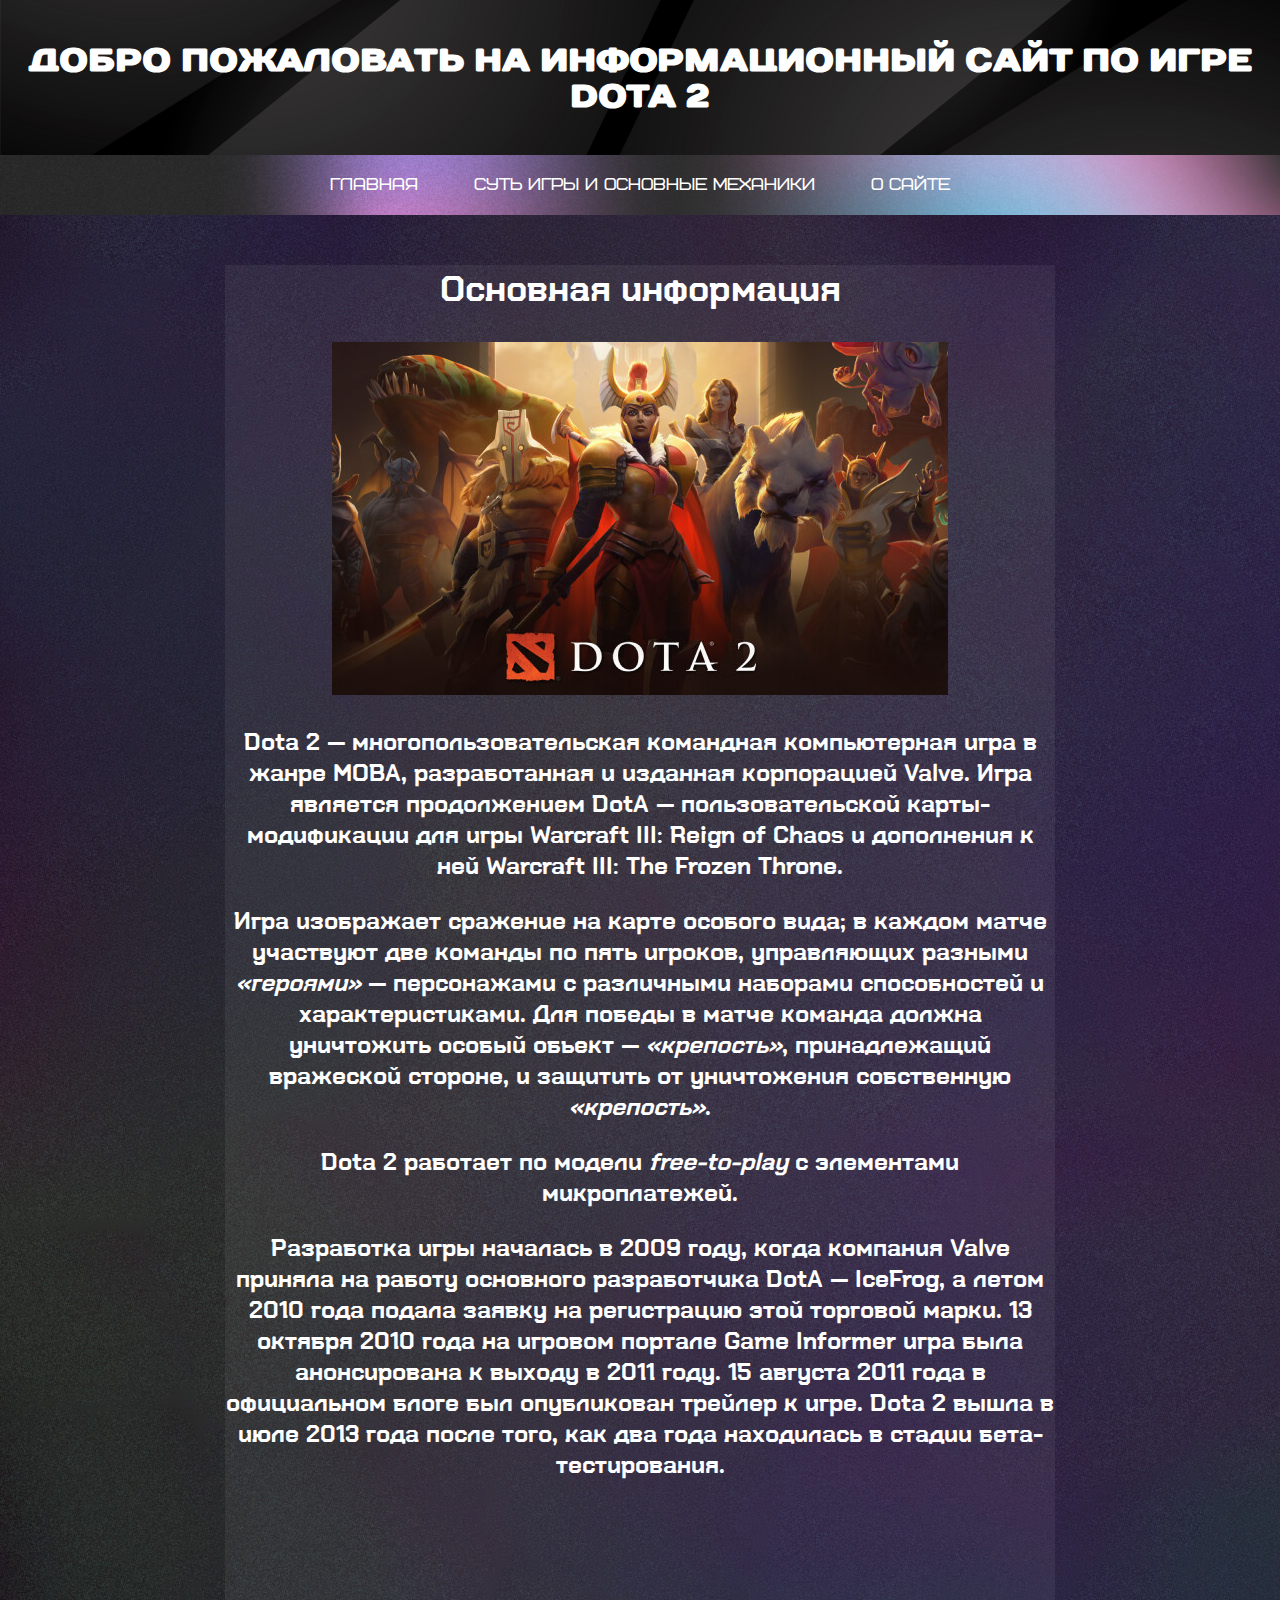
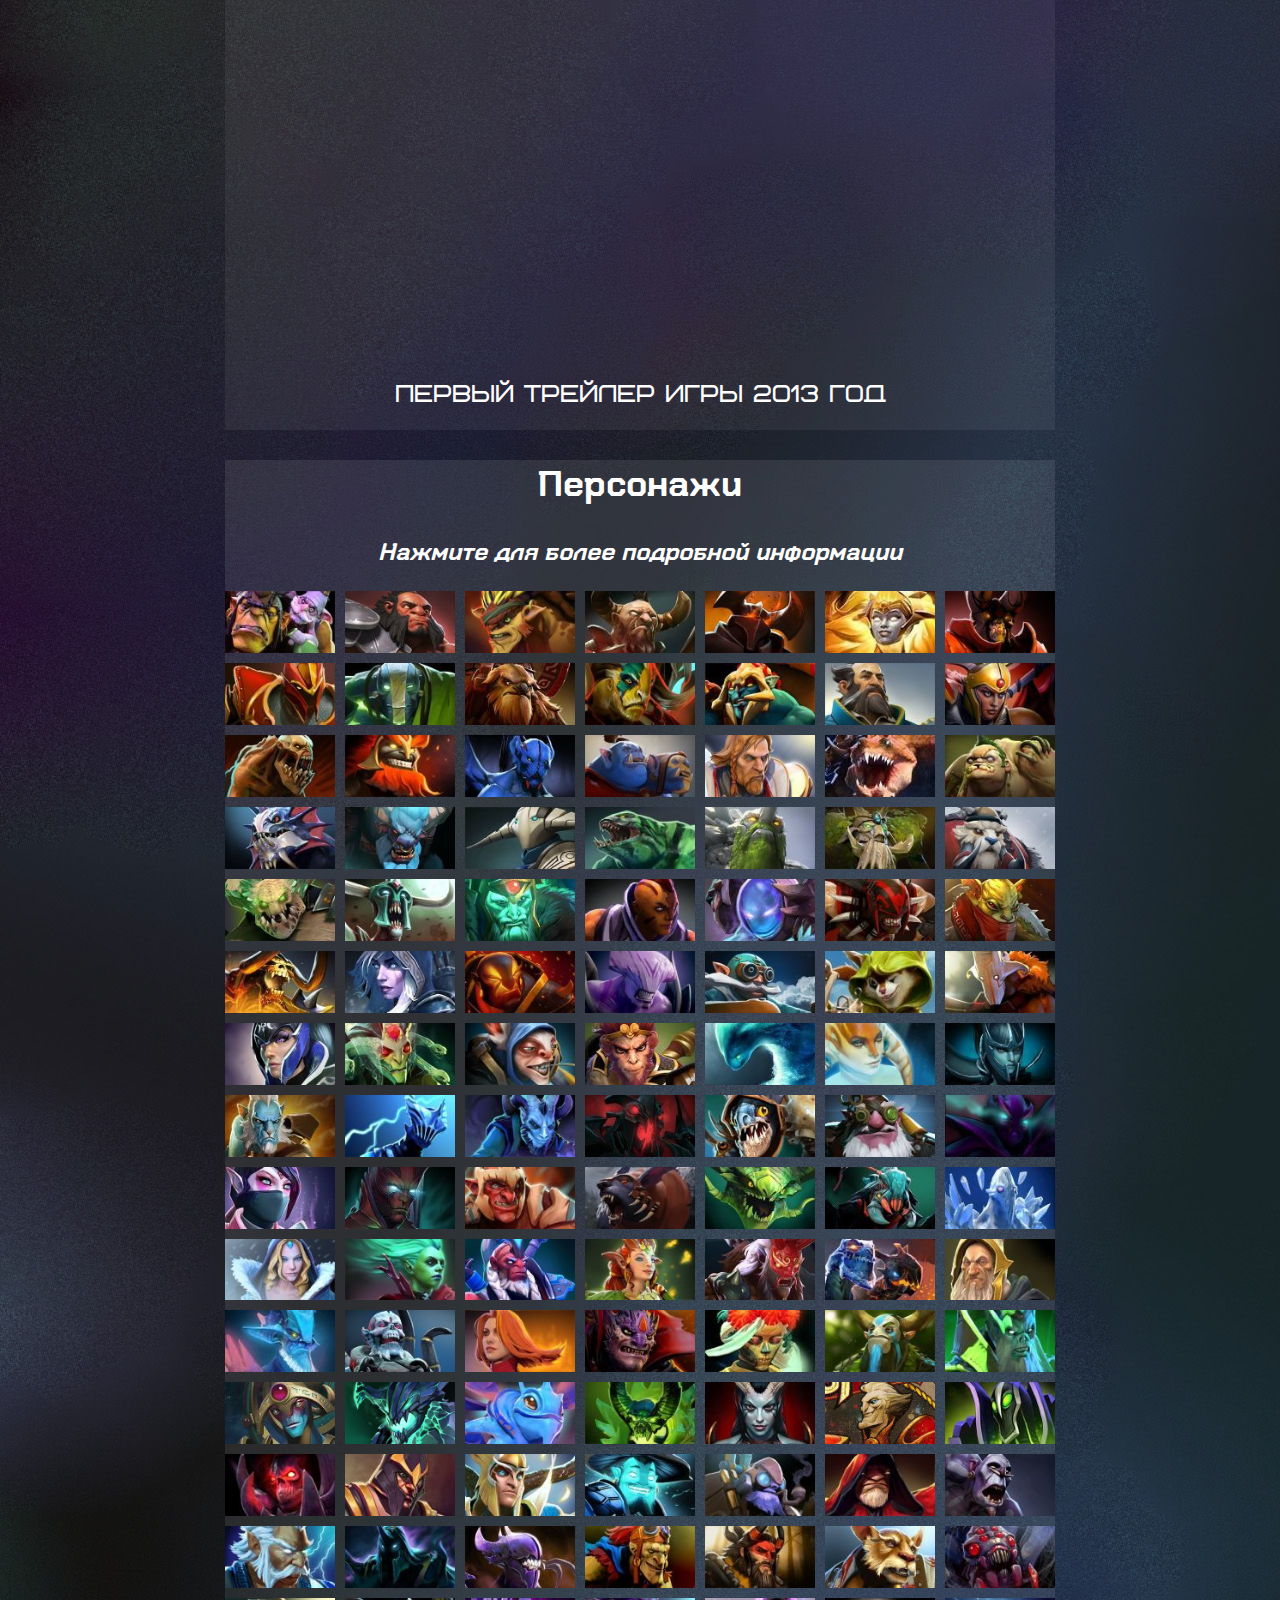
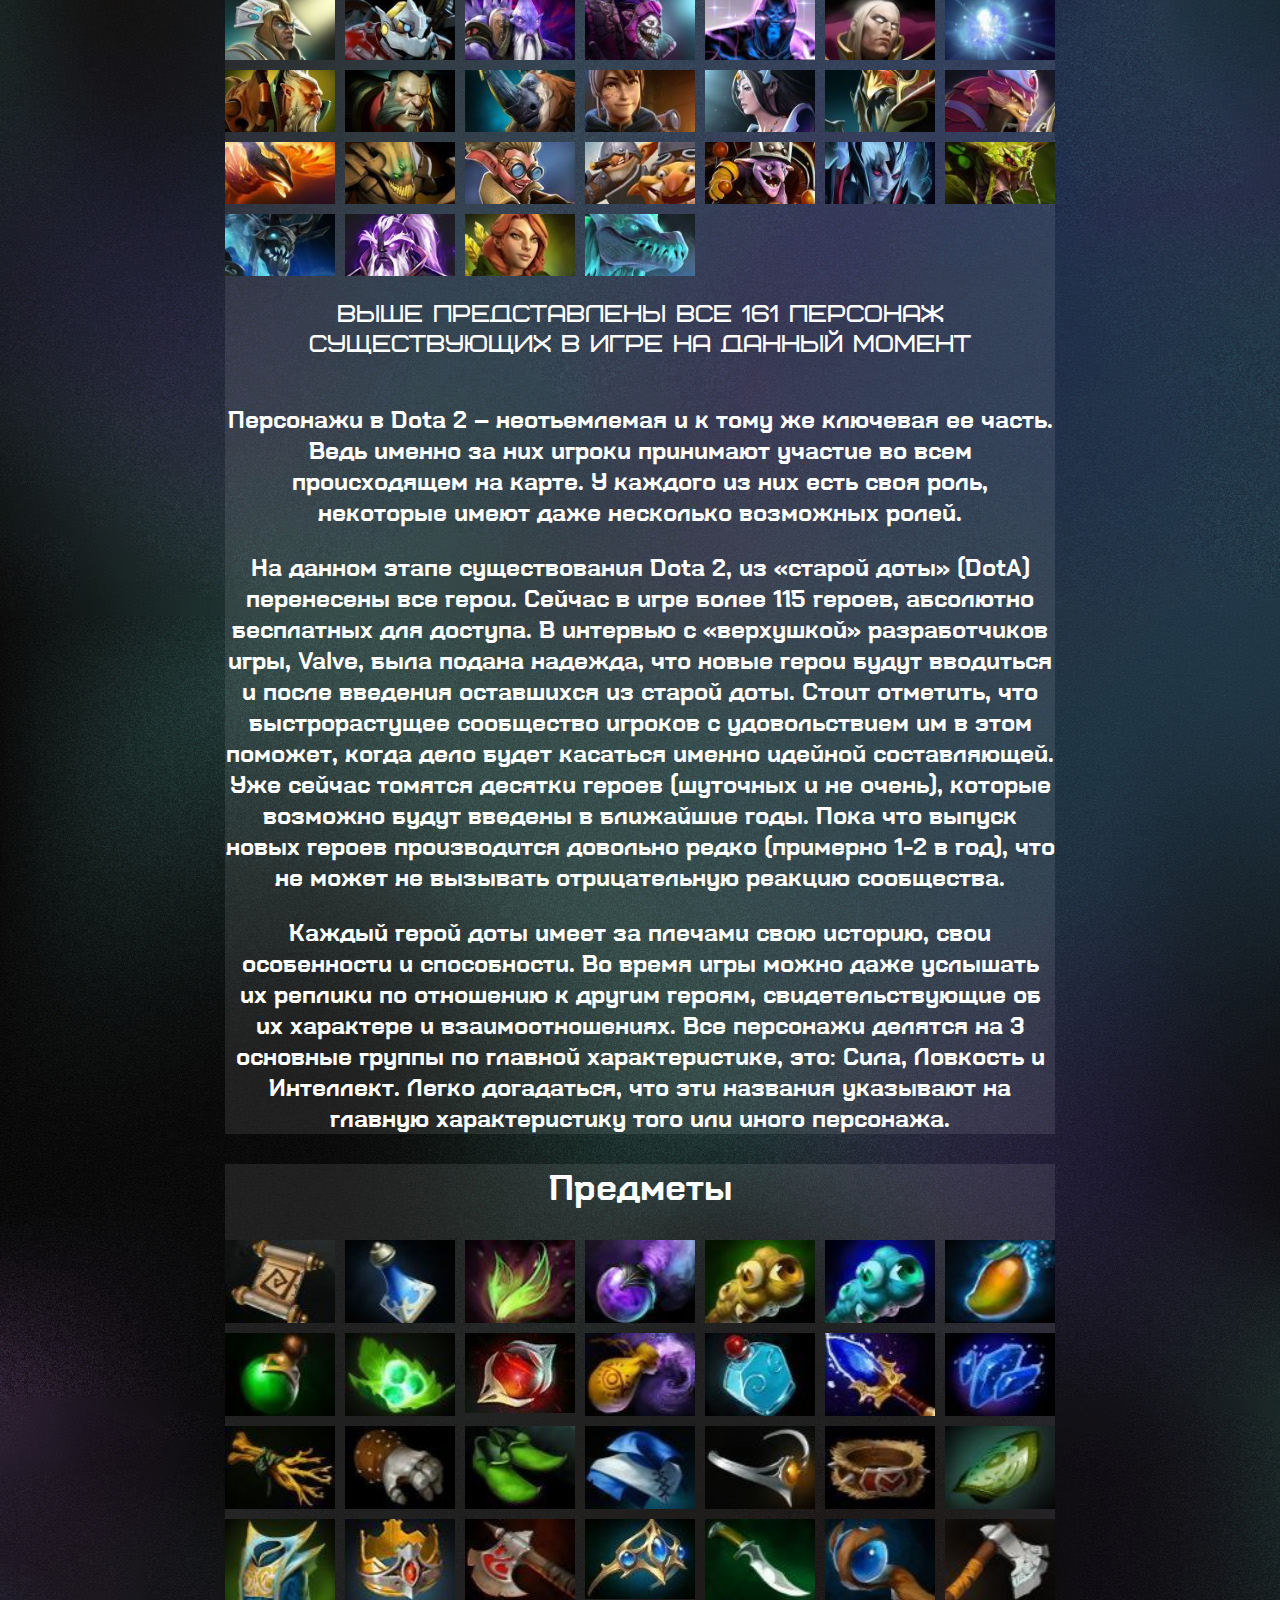
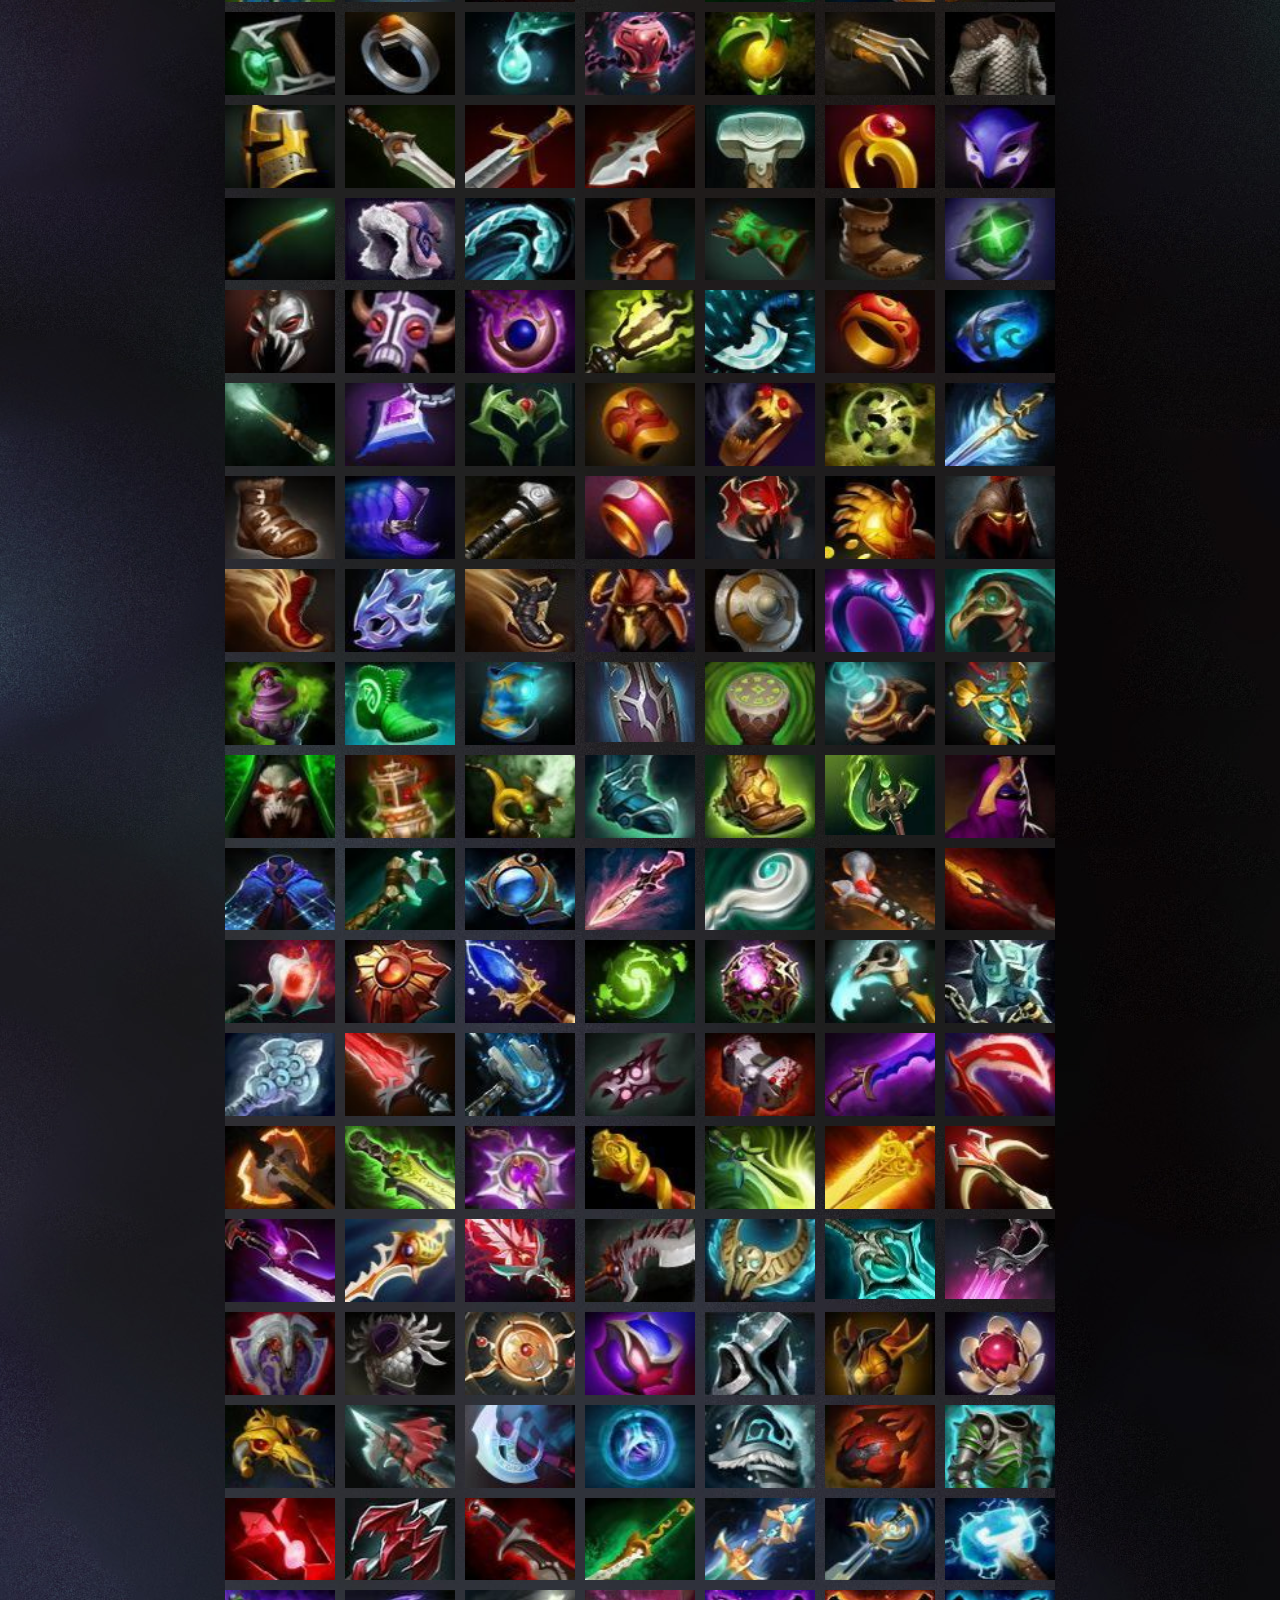
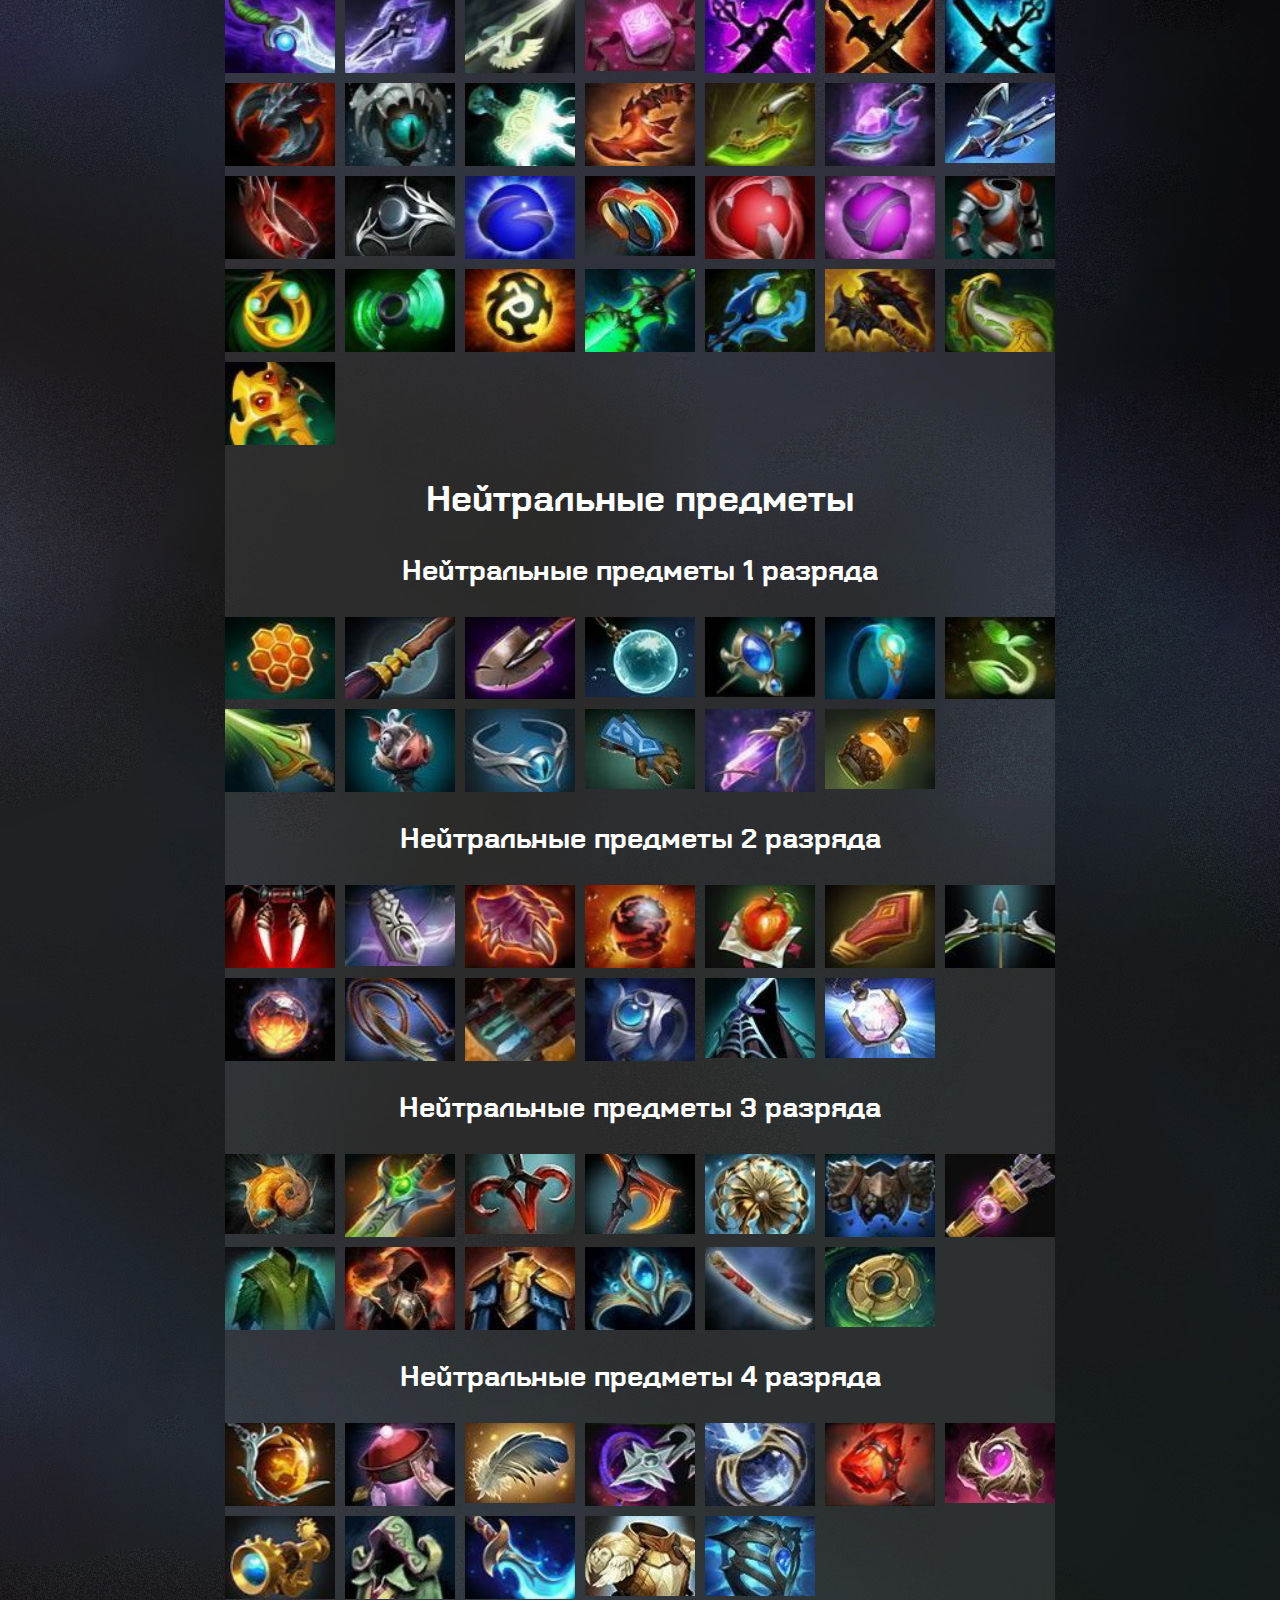
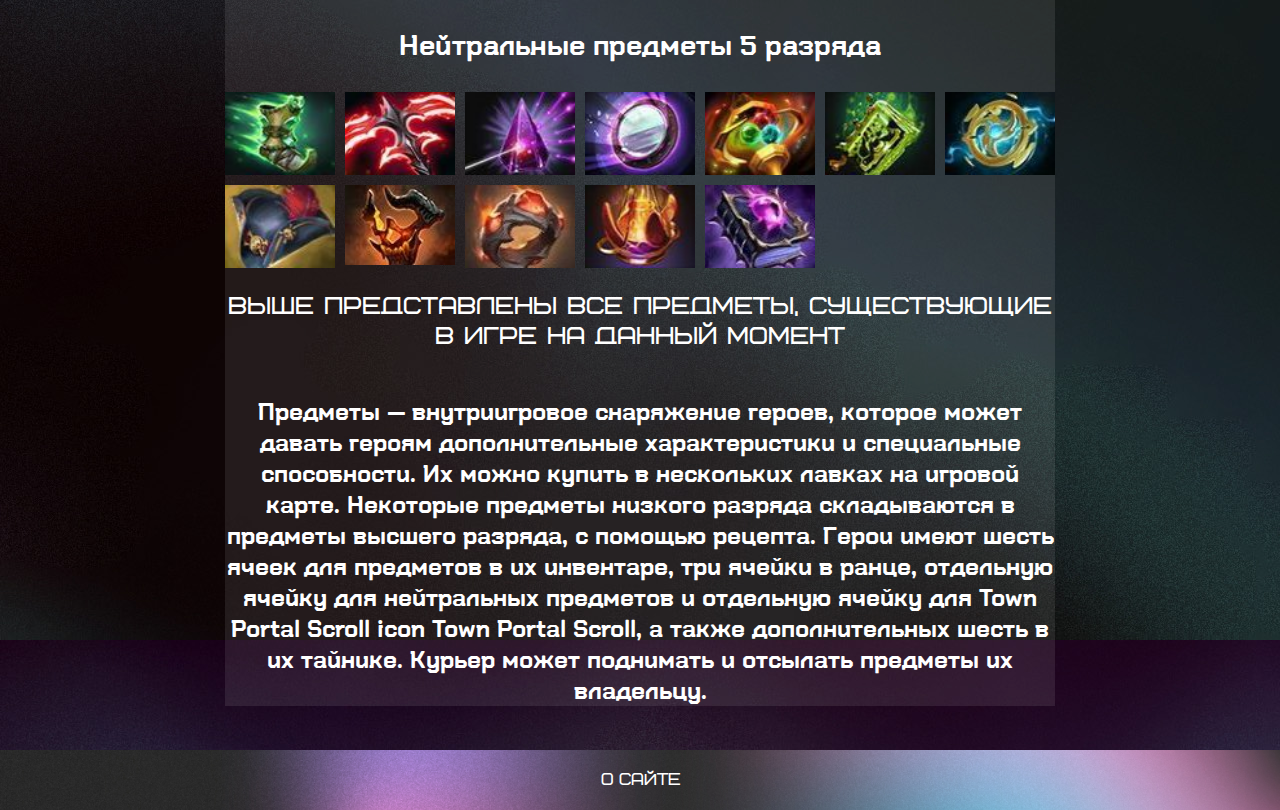
==== index.html @ 45964c2f "first" ====
<!DOCTYPE html>
<html lang="en">
<head>
    <meta charset="UTF-8">
    <meta name="viewport" content="width=device-width, initial-scale=1.0">
    <title>Информационный сайт</title>
    <link rel="stylesheet" href="css.css">
    <script src="scriptimg.js"></script>
    <script src="scriptimgitems.js"></script>
    <script src="scriptimgnitems.js"></script>
</head>
<body>
    <header>
        <h1>Добро пожаловать на информационный сайт по игре Dota 2</h1>
    </header>
    <nav>
        <a href="index.html">Главная</a>
        <a href="section2.html">Суть игры и основные механики</a>
        <a href="section3.html">О сайте</a>
    </nav>
    <div class="content">
        <section id="section1">
            <h2>Основная информация</h2>
            <img src="img/dota2.jpg" alt="dota2">
            <p>
                <b>Dota 2</b> — многопользовательская командная компьютерная игра в жанре <b>MOBA</b>, разработанная и изданная корпорацией <b>Valve</b>. 
                Игра является продолжением <b>DotA</b> — пользовательской карты-модификации для игры <b>Warcraft III: Reign of Chaos</b> и дополнения к ней <b>Warcraft III: The Frozen Throne</b>.</p>
                <p>Игра изображает сражение на карте особого вида; 
                в каждом матче участвуют две команды по пять игроков, управляющих разными <i>«героями»</i> — персонажами с различными наборами способностей и характеристиками. 
                Для победы в матче команда должна уничтожить особый объект — <i>«крепость»</i>, принадлежащий вражеской стороне, и защитить от уничтожения собственную <i>«крепость»</i>.</p> 
                <p><b>Dota 2</b> работает по модели <i>free-to-play</i> с элементами микроплатежей. </p><p>Разработка игры началась в 2009 году, когда компания <b>Valve</b> приняла на работу основного разработчика 
                <b>DotA</b> — <b>IceFrog</b>, а летом 2010 года подала заявку на регистрацию этой торговой марки. 
                13 октября 2010 года на игровом портале <b>Game Informer</b> игра была анонсирована к выходу в 2011 году. 
                15 августа 2011 года в официальном блоге был опубликован трейлер к игре. Dota 2 вышла в июле 2013 года после того, как два года находилась в стадии бета-тестирования.
            </p>
            <iframe class = "iframe" width="760" height="415" src="https://www.youtube.com/embed/-cSFPIwMEq4?si=nCx2CxZAEH72Chfh" title="YouTube video player" frameborder="0" allow="accelerometer; autoplay; clipboard-write; encrypted-media; gyroscope; picture-in-picture; web-share" referrerpolicy="strict-origin-when-cross-origin" allowfullscreen></iframe>
       <p class = "podpis">Первый трейлер игры 2013 год</p>
        </section>

        <div id="modal" class="modal">
            <div class="modal-content">
                <span class="close">&times;</span>
                <h2 id="modal-name"></h2>
                <p id="modal-description"></p>
                <img id="modal-image" src="" alt="">
            </div>
        </div>

        <section id="section2">
            <h2>Персонажи</h2>
            <p><i>Нажмите для более подробной информации</i></p>
            <div class="character-images">
                <img src="img/heroes/prewiew/sila/alchemist.jpg" alt="Alchemist" data-name="Alchemist" data-description="Alchemist — герой ближнего боя, один из самых богатых керри в игре за счёт своих способностей." data-image="img/heroes/full/sila/alchemist.png">
                <img src="img/heroes/prewiew/sila/axe.jpg" alt="Axe" data-name="Axe" data-description="Axe — герой-инициатор, раскрывающий себя на 3-й позиции в сложной линии." data-image="img/heroes/full/sila/axe.png">
                <img src="img/heroes/prewiew/sila/bristleback.jpg" alt="Bristleback" data-name="Bristleback" data-description="Bristleback — герой основы, чаще всего идёт на сложную линию. Он обладает всеми необходимыми «танку» качествами и даже может сам наносить ощутимый урон героям противника." data-image="img/heroes/full/sila/bristleback.png">
                <img src="img/heroes/prewiew/sila/centaurw.jpg" alt="Centaur Warrunner" data-name="Centaur Warrunner" data-description="Centaur Warrunner — стабильный герой-инициатор, предпочитающий сложную линию. Благодаря своим способностям, не теряет актуальность на любой стадии игры. " data-image="img/heroes/full/sila/centaurw.png">
                <img src="img/heroes/prewiew/sila/chaosk.jpg" alt="Chaos Knight" data-name="Chaos Knight" data-description="Chaos Knight — герой, действительно, хаотичный. Все его способности когда-то имели возможность срабатывания случайного эффекта, а разброс урона является самым высоким в игре. " data-image="img/heroes/full/sila/chaosk.png">
                <img src="img/heroes/prewiew/sila/dawnbreaker.jpg" alt="Dawnbreaker" data-name="Dawnbreaker" data-description="Dawnbreaker — разносторонний герой, обладающий высокими начальными характеристиками, способный как поддержать любого союзника за счёт своих универсальных и сильных умений, так и самому выступить авангардом команды." data-image="img/heroes/full/sila/dawnbreaker.png">
                <img src="img/heroes/prewiew/sila/doom.jpg" alt="Doom" data-name="Doom" data-description="Doom — герой основы, обычно выбираемый на сложную линию. Часто используется как инициатор, покупающий ауры для команды, но очень уязвимый из-за низких показателей брони и скорости передвижения в начале игры." data-image="img/heroes/full/sila/doom.png">
                <img src="img/heroes/prewiew/sila/dragonk.jpg" alt="Dragon Knight" data-name="Dragon Knight" data-description="Dragon Knight — герой основы, сражающийся в ближнем бою и способный поглощать большое количество урона. В игре исполняет роль танка-инициатора. " data-image="img/heroes/full/sila/dragonk.png">
                <img src="img/heroes/prewiew/sila/earths.jpg" alt="Earth Spirit" data-name="Earth Spirit" data-description="Earth Spirit — герой поддержки, обладающий набором способностей для удержания противников в контроле и нанесения большого урона по области, но при этом сложный для освоения. " data-image="img/heroes/full/sila/earths.png">
                <img src="img/heroes/prewiew/sila/earthshaker.jpg" alt="Earthshaker" data-name="Earthshaker" data-description="Earthshaker — герой поддержки, инициатор, предпочитающий сложную линию. Может быть как четвертой, так и третьей позицией, поскольку большее количество опыта и золота позволяют герою быстрее раскрыть весь свой потенциал. " data-image="img/heroes/full/sila/earthshaker.png">
                <img src="img/heroes/prewiew/sila/eldert.jpg" alt="Elder Titan" data-name="Elder Titan" data-description="Elder Titan — герой поддержки, предпочитающий сложную линию. Максимальную пользу приносит в сражениях 5 на 5." data-image="img/heroes/full/sila/eldert.png">
                <img src="img/heroes/prewiew/sila/huskar.jpg" alt="Персонаж 1" data-name="Имя персонажа 1" data-description="Описание персонажа 1" data-image="img/heroes/full/sila/alchemist.png">
                <img src="img/heroes/prewiew/sila/kunkka.jpg" alt="Персонаж 1" data-name="Имя персонажа 1" data-description="Описание персонажа 1" data-image="img/heroes/full/sila/alchemist.png">
                <img src="img/heroes/prewiew/sila/legionc.jpg" alt="Персонаж 1" data-name="Имя персонажа 1" data-description="Описание персонажа 1" data-image="img/heroes/full/sila/alchemist.png">
                <img src="img/heroes/prewiew/sila/lifestealer.jpg" alt="Персонаж 1" data-name="Имя персонажа 1" data-description="Описание персонажа 1" data-image="img/heroes/full/sila/alchemist.png">
                <img src="img/heroes/prewiew/sila/mars.jpg" alt="Персонаж 1" data-name="Имя персонажа 1" data-description="Описание персонажа 1" data-image="img/heroes/full/sila/alchemist.png">
                <img src="img/heroes/prewiew/sila/nights.jpg" alt="Персонаж 1" data-name="Имя персонажа 1" data-description="Описание персонажа 1" data-image="img/heroes/full/sila/alchemist.png">
                <img src="img/heroes/prewiew/sila/ogrem.jpg" alt="Персонаж 1" data-name="Имя персонажа 1" data-description="Описание персонажа 1" data-image="img/heroes/full/sila/alchemist.png"> 
                <img src="img/heroes/prewiew/sila/omniknight.jpg" alt="Персонаж 1" data-name="Имя персонажа 1" data-description="Описание персонажа 1" data-image="img/heroes/full/sila/alchemist.png"> 
                <img src="img/heroes/prewiew/sila/primalb.jpg" alt="Персонаж 1" data-name="Имя персонажа 1" data-description="Описание персонажа 1" data-image="img/heroes/full/sila/alchemist.png"> 
                <img src="img/heroes/prewiew/sila/pudge.jpg" alt="Персонаж 1" data-name="Имя персонажа 1" data-description="Описание персонажа 1" data-image="img/heroes/full/sila/alchemist.png"> 
                <img src="img/heroes/prewiew/sila/slardar.jpg" alt="Персонаж 1" data-name="Имя персонажа 1" data-description="Описание персонажа 1" data-image="img/heroes/full/sila/alchemist.png"> 
                <img src="img/heroes/prewiew/sila/spiritb.jpg" alt="Персонаж 1" data-name="Имя персонажа 1" data-description="Описание персонажа 1" data-image="img/heroes/full/sila/alchemist.png"> 
                <img src="img/heroes/prewiew/sila/sven.jpg" alt="Персонаж 1" data-name="Имя персонажа 1" data-description="Описание персонажа 1" data-image="img/heroes/full/sila/alchemist.png"> 
                <img src="img/heroes/prewiew/sila/tidehunter.jpg" alt="Персонаж 1" data-name="Имя персонажа 1" data-description="Описание персонажа 1" data-image="img/heroes/full/sila/alchemist.png"> 
                <img src="img/heroes/prewiew/sila/tiny.jpg" alt="Персонаж 1" data-name="Имя персонажа 1" data-description="Описание персонажа 1" data-image="img/heroes/full/sila/alchemist.png"> 
                <img src="img/heroes/prewiew/sila/treantp.jpg" alt="Персонаж 1" data-name="Имя персонажа 1" data-description="Описание персонажа 1" data-image="img/heroes/full/sila/alchemist.png"> 
                <img src="img/heroes/prewiew/sila/tusk.jpg" alt="Персонаж 1" data-name="Имя персонажа 1" data-description="Описание персонажа 1" data-image="img/heroes/full/sila/alchemist.png"> 
                <img src="img/heroes/prewiew/sila/underlord.jpg" alt="Персонаж 1" data-name="Имя персонажа 1" data-description="Описание персонажа 1" data-image="img/heroes/full/sila/alchemist.png"> 
                <img src="img/heroes/prewiew/sila/undying.jpg" alt="Персонаж 1" data-name="Имя персонажа 1" data-description="Описание персонажа 1" data-image="img/heroes/full/sila/alchemist.png"> 
                <img src="img/heroes/prewiew/sila/wraithk.jpg" alt="Персонаж 1" data-name="Имя персонажа 1" data-description="Описание персонажа 1" data-image="img/heroes/full/sila/alchemist.png">

                <img src="img/heroes/prewiew/lovkost/antim.jpg" alt="Персонаж 1" data-name="Имя персонажа 1" data-description="Описание персонажа 1" data-image="img/heroes/full/sila/alchemist.png"> 
                <img src="img/heroes/prewiew/lovkost/arcw.jpg" alt="Персонаж 1" data-name="Имя персонажа 1" data-description="Описание персонажа 1" data-image="img/heroes/full/sila/alchemist.png"> 
                <img src="img/heroes/prewiew/lovkost/bloodseeker.jpg" alt="Персонаж 1" data-name="Имя персонажа 1" data-description="Описание персонажа 1" data-image="img/heroes/full/sila/alchemist.png">
                <img src="img/heroes/prewiew/lovkost/bountyh.jpg" alt="Персонаж 1" data-name="Имя персонажа 1" data-description="Описание персонажа 1" data-image="img/heroes/full/sila/alchemist.png"> 
                <img src="img/heroes/prewiew/lovkost/clinkz.jpg" alt="Персонаж 1" data-name="Имя персонажа 1" data-description="Описание персонажа 1" data-image="img/heroes/full/sila/alchemist.png"> 
                <img src="img/heroes/prewiew/lovkost/drowr.jpg" alt="Персонаж 1" data-name="Имя персонажа 1" data-description="Описание персонажа 1" data-image="img/heroes/full/sila/alchemist.png"> 
                <img src="img/heroes/prewiew/lovkost/embers.jpg" alt="Персонаж 1" data-name="Имя персонажа 1" data-description="Описание персонажа 1" data-image="img/heroes/full/sila/alchemist.png"> 
                <img src="img/heroes/prewiew/lovkost/facelessv.jpg" alt="Персонаж 1" data-name="Имя персонажа 1" data-description="Описание персонажа 1" data-image="img/heroes/full/sila/alchemist.png"> 
                <img src="img/heroes/prewiew/lovkost/gyrocopter.jpg" alt="Персонаж 1" data-name="Имя персонажа 1" data-description="Описание персонажа 1" data-image="img/heroes/full/sila/alchemist.png"> 
                <img src="img/heroes/prewiew/lovkost/hoodwink.jpg" alt="Персонаж 1" data-name="Имя персонажа 1" data-description="Описание персонажа 1" data-image="img/heroes/full/sila/alchemist.png"> 
                <img src="img/heroes/prewiew/lovkost/juggernaut.jpg" alt="Персонаж 1" data-name="Имя персонажа 1" data-description="Описание персонажа 1" data-image="img/heroes/full/sila/alchemist.png"> 
                <img src="img/heroes/prewiew/lovkost/luna.jpg" alt="Персонаж 1" data-name="Имя персонажа 1" data-description="Описание персонажа 1" data-image="img/heroes/full/sila/alchemist.png"> 
                <img src="img/heroes/prewiew/lovkost/medusa.jpg" alt="Персонаж 1" data-name="Имя персонажа 1" data-description="Описание персонажа 1" data-image="img/heroes/full/sila/alchemist.png"> 
                <img src="img/heroes/prewiew/lovkost/meepo.jpg" alt="Персонаж 1" data-name="Имя персонажа 1" data-description="Описание персонажа 1" data-image="img/heroes/full/sila/alchemist.png"> 
                <img src="img/heroes/prewiew/lovkost/monkeyk.jpg" alt="Персонаж 1" data-name="Имя персонажа 1" data-description="Описание персонажа 1" data-image="img/heroes/full/sila/alchemist.png"> 
                <img src="img/heroes/prewiew/lovkost/morphling.jpg" alt="Персонаж 1" data-name="Имя персонажа 1" data-description="Описание персонажа 1" data-image="img/heroes/full/sila/alchemist.png"> 
                <img src="img/heroes/prewiew/lovkost/nagas.jpg" alt="Персонаж 1" data-name="Имя персонажа 1" data-description="Описание персонажа 1" data-image="img/heroes/full/sila/alchemist.png"> 
                <img src="img/heroes/prewiew/lovkost/phantoma.jpg" alt="Персонаж 1" data-name="Имя персонажа 1" data-description="Описание персонажа 1" data-image="img/heroes/full/sila/alchemist.png"> 
                <img src="img/heroes/prewiew/lovkost/phantoml.jpg" alt="Персонаж 1" data-name="Имя персонажа 1" data-description="Описание персонажа 1" data-image="img/heroes/full/sila/alchemist.png"> 
                <img src="img/heroes/prewiew/lovkost/razor.jpg" alt="Персонаж 1" data-name="Имя персонажа 1" data-description="Описание персонажа 1" data-image="img/heroes/full/sila/alchemist.png"> 
                <img src="img/heroes/prewiew/lovkost/riki.jpg" alt="Персонаж 1" data-name="Имя персонажа 1" data-description="Описание персонажа 1" data-image="img/heroes/full/sila/alchemist.png">
                <img src="img/heroes/prewiew/lovkost/shadowf.jpg" alt="Персонаж 1" data-name="Имя персонажа 1" data-description="Описание персонажа 1" data-image="img/heroes/full/sila/alchemist.png">
                <img src="img/heroes/prewiew/lovkost/slark.jpg" alt="Персонаж 1" data-name="Имя персонажа 1" data-description="Описание персонажа 1" data-image="img/heroes/full/sila/alchemist.png">
                <img src="img/heroes/prewiew/lovkost/sniper.jpg" alt="Персонаж 1" data-name="Имя персонажа 1" data-description="Описание персонажа 1" data-image="img/heroes/full/sila/alchemist.png">
                <img src="img/heroes/prewiew/lovkost/spectre.jpg" alt="Персонаж 1" data-name="Имя персонажа 1" data-description="Описание персонажа 1" data-image="img/heroes/full/sila/alchemist.png">
                <img src="img/heroes/prewiew/lovkost/templara.jpg" alt="Персонаж 1" data-name="Имя персонажа 1" data-description="Описание персонажа 1" data-image="img/heroes/full/sila/alchemist.png">  
                <img src="img/heroes/prewiew/lovkost/terrorblade.jpg" alt="Персонаж 1" data-name="Имя персонажа 1" data-description="Описание персонажа 1" data-image="img/heroes/full/sila/alchemist.png">
                <img src="img/heroes/prewiew/lovkost/trollw.jpg" alt="Персонаж 1" data-name="Имя персонажа 1" data-description="Описание персонажа 1" data-image="img/heroes/full/sila/alchemist.png">
                <img src="img/heroes/prewiew/lovkost/ursa.jpg" alt="Персонаж 1" data-name="Имя персонажа 1" data-description="Описание персонажа 1" data-image="img/heroes/full/sila/alchemist.png">
                <img src="img/heroes/prewiew/lovkost/viper.jpg" alt="Персонаж 1" data-name="Имя персонажа 1" data-description="Описание персонажа 1" data-image="img/heroes/full/sila/alchemist.png">
                <img src="img/heroes/prewiew/lovkost/weaver.jpg" alt="Персонаж 1" data-name="Имя персонажа 1" data-description="Описание персонажа 1" data-image="img/heroes/full/sila/alchemist.png">
                
                <img src="img/heroes/prewiew/intellekt/ancienta.jpg" alt="Персонаж 1" data-name="Имя персонажа 1" data-description="Описание персонажа 1" data-image="img/heroes/full/sila/alchemist.png">
                <img src="img/heroes/prewiew/intellekt/crystalm.jpg" alt="Персонаж 1" data-name="Имя персонажа 1" data-description="Описание персонажа 1" data-image="img/heroes/full/sila/alchemist.png">
                <img src="img/heroes/prewiew/intellekt/deathp.jpg" alt="Персонаж 1" data-name="Имя персонажа 1" data-description="Описание персонажа 1" data-image="img/heroes/full/sila/alchemist.png">
                <img src="img/heroes/prewiew/intellekt/disruptor.jpg" alt="Персонаж 1" data-name="Имя персонажа 1" data-description="Описание персонажа 1" data-image="img/heroes/full/sila/alchemist.png">
                <img src="img/heroes/prewiew/intellekt/enchantress.jpg" alt="Персонаж 1" data-name="Имя персонажа 1" data-description="Описание персонажа 1" data-image="img/heroes/full/sila/alchemist.png">
                <img src="img/heroes/prewiew/intellekt/grimstroke.jpg" alt="Персонаж 1" data-name="Имя персонажа 1" data-description="Описание персонажа 1" data-image="img/heroes/full/sila/alchemist.png">
                <img src="img/heroes/prewiew/intellekt/jakiro.jpg" alt="Персонаж 1" data-name="Имя персонажа 1" data-description="Описание персонажа 1" data-image="img/heroes/full/sila/alchemist.png">
                <img src="img/heroes/prewiew/intellekt/keeperotl.jpg" alt="Персонаж 1" data-name="Имя персонажа 1" data-description="Описание персонажа 1" data-image="img/heroes/full/sila/alchemist.png">
                <img src="img/heroes/prewiew/intellekt/leshrac.jpg" alt="Персонаж 1" data-name="Имя персонажа 1" data-description="Описание персонажа 1" data-image="img/heroes/full/sila/alchemist.png">
                <img src="img/heroes/prewiew/intellekt/lich.jpg" alt="Персонаж 1" data-name="Имя персонажа 1" data-description="Описание персонажа 1" data-image="img/heroes/full/sila/alchemist.png">
                <img src="img/heroes/prewiew/intellekt/lina.jpg" alt="Персонаж 1" data-name="Имя персонажа 1" data-description="Описание персонажа 1" data-image="img/heroes/full/sila/alchemist.png">
                <img src="img/heroes/prewiew/intellekt/lion.jpg" alt="Персонаж 1" data-name="Имя персонажа 1" data-description="Описание персонажа 1" data-image="img/heroes/full/sila/alchemist.png">
                <img src="img/heroes/prewiew/intellekt/muerta.jpg" alt="Персонаж 1" data-name="Имя персонажа 1" data-description="Описание персонажа 1" data-image="img/heroes/full/sila/alchemist.png">
                <img src="img/heroes/prewiew/intellekt/naturesp.jpg" alt="Персонаж 1" data-name="Имя персонажа 1" data-description="Описание персонажа 1" data-image="img/heroes/full/sila/alchemist.png">
                <img src="img/heroes/prewiew/intellekt/necrophos.jpg" alt="Персонаж 1" data-name="Имя персонажа 1" data-description="Описание персонажа 1" data-image="img/heroes/full/sila/alchemist.png">
                <img src="img/heroes/prewiew/intellekt/oracle.jpg" alt="Персонаж 1" data-name="Имя персонажа 1" data-description="Описание персонажа 1" data-image="img/heroes/full/sila/alchemist.png">
                <img src="img/heroes/prewiew/intellekt/outworldd.jpg" alt="Персонаж 1" data-name="Имя персонажа 1" data-description="Описание персонажа 1" data-image="img/heroes/full/sila/alchemist.png">
                <img src="img/heroes/prewiew/intellekt/puck.jpg" alt="Персонаж 1" data-name="Имя персонажа 1" data-description="Описание персонажа 1" data-image="img/heroes/full/sila/alchemist.png">
                <img src="img/heroes/prewiew/intellekt/pugna.jpg" alt="Персонаж 1" data-name="Имя персонажа 1" data-description="Описание персонажа 1" data-image="img/heroes/full/sila/alchemist.png">
                <img src="img/heroes/prewiew/intellekt/queenop.jpg" alt="Персонаж 1" data-name="Имя персонажа 1" data-description="Описание персонажа 1" data-image="img/heroes/full/sila/alchemist.png">
                <img src="img/heroes/prewiew/intellekt/ringm.jpg" alt="Персонаж 1" data-name="Имя персонажа 1" data-description="Описание персонажа 1" data-image="img/heroes/full/sila/alchemist.png">
                <img src="img/heroes/prewiew/intellekt/rubick.jpg" alt="Персонаж 1" data-name="Имя персонажа 1" data-description="Описание персонажа 1" data-image="img/heroes/full/sila/alchemist.png">
                <img src="img/heroes/prewiew/intellekt/shadowd.jpg" alt="Персонаж 1" data-name="Имя персонажа 1" data-description="Описание персонажа 1" data-image="img/heroes/full/sila/alchemist.png">
                <img src="img/heroes/prewiew/intellekt/silencer.jpg" alt="Персонаж 1" data-name="Имя персонажа 1" data-description="Описание персонажа 1" data-image="img/heroes/full/sila/alchemist.png">
                <img src="img/heroes/prewiew/intellekt/skywrathm.jpg" alt="Персонаж 1" data-name="Имя персонажа 1" data-description="Описание персонажа 1" data-image="img/heroes/full/sila/alchemist.png">
                <img src="img/heroes/prewiew/intellekt/storms.jpg" alt="Персонаж 1" data-name="Имя персонажа 1" data-description="Описание персонажа 1" data-image="img/heroes/full/sila/alchemist.png">
                <img src="img/heroes/prewiew/intellekt/tinker.jpg" alt="Персонаж 1" data-name="Имя персонажа 1" data-description="Описание персонажа 1" data-image="img/heroes/full/sila/alchemist.png">
                <img src="img/heroes/prewiew/intellekt/warlock.jpg" alt="Персонаж 1" data-name="Имя персонажа 1" data-description="Описание персонажа 1" data-image="img/heroes/full/sila/alchemist.png">
                <img src="img/heroes/prewiew/intellekt/witchd.jpg" alt="Персонаж 1" data-name="Имя персонажа 1" data-description="Описание персонажа 1" data-image="img/heroes/full/sila/alchemist.png">
                <img src="img/heroes/prewiew/intellekt/zeus.jpg" alt="Персонаж 1" data-name="Имя персонажа 1" data-description="Описание персонажа 1" data-image="img/heroes/full/sila/alchemist.png">

                <img src="img/heroes/prewiew/universal/abaddon.jpg" alt="Персонаж 1" data-name="Имя персонажа 1" data-description="Описание персонажа 1" data-image="img/heroes/full/sila/alchemist.png">
                <img src="img/heroes/prewiew/universal/bane.jpg" alt="Персонаж 1" data-name="Имя персонажа 1" data-description="Описание персонажа 1" data-image="img/heroes/full/sila/alchemist.png">
                <img src="img/heroes/prewiew/universal/batrider.jpg" alt="Персонаж 1" data-name="Имя персонажа 1" data-description="Описание персонажа 1" data-image="img/heroes/full/sila/alchemist.png">
                <img src="img/heroes/prewiew/universal/beastmaster.jpg" alt="Персонаж 1" data-name="Имя персонажа 1" data-description="Описание персонажа 1" data-image="img/heroes/full/sila/alchemist.png">
                <img src="img/heroes/prewiew/universal/brewmaster.jpg" alt="Персонаж 1" data-name="Имя персонажа 1" data-description="Описание персонажа 1" data-image="img/heroes/full/sila/alchemist.png">
                <img src="img/heroes/prewiew/universal/broodmother.jpg" alt="Персонаж 1" data-name="Имя персонажа 1" data-description="Описание персонажа 1" data-image="img/heroes/full/sila/alchemist.png">
                <img src="img/heroes/prewiew/universal/chen.jpg" alt="Персонаж 1" data-name="Имя персонажа 1" data-description="Описание персонажа 1" data-image="img/heroes/full/sila/alchemist.png">
                <img src="img/heroes/prewiew/universal/clockwerk.jpg" alt="Персонаж 1" data-name="Имя персонажа 1" data-description="Описание персонажа 1" data-image="img/heroes/full/sila/alchemist.png">
                <img src="img/heroes/prewiew/universal/darks.jpg" alt="Персонаж 1" data-name="Имя персонажа 1" data-description="Описание персонажа 1" data-image="img/heroes/full/sila/alchemist.png">
                <img src="img/heroes/prewiew/universal/dazzle.jpg" alt="Персонаж 1" data-name="Имя персонажа 1" data-description="Описание персонажа 1" data-image="img/heroes/full/sila/alchemist.png">
                <img src="img/heroes/prewiew/universal/enigma.jpg" alt="Персонаж 1" data-name="Имя персонажа 1" data-description="Описание персонажа 1" data-image="img/heroes/full/sila/alchemist.png">
                <img src="img/heroes/prewiew/universal/invoker.jpg" alt="Персонаж 1" data-name="Имя персонажа 1" data-description="Описание персонажа 1" data-image="img/heroes/full/sila/alchemist.png">
                <img src="img/heroes/prewiew/universal/io.jpg" alt="Персонаж 1" data-name="Имя персонажа 1" data-description="Описание персонажа 1" data-image="img/heroes/full/sila/alchemist.png">
                <img src="img/heroes/prewiew/universal/loned.jpg" alt="Персонаж 1" data-name="Имя персонажа 1" data-description="Описание персонажа 1" data-image="img/heroes/full/sila/alchemist.png">
                <img src="img/heroes/prewiew/universal/lycan.jpg" alt="Персонаж 1" data-name="Имя персонажа 1" data-description="Описание персонажа 1" data-image="img/heroes/full/sila/alchemist.png">
                <img src="img/heroes/prewiew/universal/magnus.jpg" alt="Персонаж 1" data-name="Имя персонажа 1" data-description="Описание персонажа 1" data-image="img/heroes/full/sila/alchemist.png">
                <img src="img/heroes/prewiew/universal/marci.jpg" alt="Персонаж 1" data-name="Имя персонажа 1" data-description="Описание персонажа 1" data-image="img/heroes/full/sila/alchemist.png">
                <img src="img/heroes/prewiew/universal/mirana.jpg" alt="Персонаж 1" data-name="Имя персонажа 1" data-description="Описание персонажа 1" data-image="img/heroes/full/sila/alchemist.png">
                <img src="img/heroes/prewiew/universal/nyxa.jpg" alt="Персонаж 1" data-name="Имя персонажа 1" data-description="Описание персонажа 1" data-image="img/heroes/full/sila/alchemist.png">
                <img src="img/heroes/prewiew/universal/pangolier.jpg" alt="Персонаж 1" data-name="Имя персонажа 1" data-description="Описание персонажа 1" data-image="img/heroes/full/sila/alchemist.png">
                <img src="img/heroes/prewiew/universal/phoenix.jpg" alt="Персонаж 1" data-name="Имя персонажа 1" data-description="Описание персонажа 1" data-image="img/heroes/full/sila/alchemist.png">
                <img src="img/heroes/prewiew/universal/sandk.jpg" alt="Персонаж 1" data-name="Имя персонажа 1" data-description="Описание персонажа 1" data-image="img/heroes/full/sila/alchemist.png">
                <img src="img/heroes/prewiew/universal/snapfire.jpg" alt="Персонаж 1" data-name="Имя персонажа 1" data-description="Описание персонажа 1" data-image="img/heroes/full/sila/alchemist.png">
                <img src="img/heroes/prewiew/universal/techies.jpg" alt="Персонаж 1" data-name="Имя персонажа 1" data-description="Описание персонажа 1" data-image="img/heroes/full/sila/alchemist.png">
                <img src="img/heroes/prewiew/universal/timbersaw.jpg" alt="Персонаж 1" data-name="Имя персонажа 1" data-description="Описание персонажа 1" data-image="img/heroes/full/sila/alchemist.png">
                <img src="img/heroes/prewiew/universal/vengefuls.jpg" alt="Персонаж 1" data-name="Имя персонажа 1" data-description="Описание персонажа 1" data-image="img/heroes/full/sila/alchemist.png">
                <img src="img/heroes/prewiew/universal/venomancer.jpg" alt="Персонаж 1" data-name="Имя персонажа 1" data-description="Описание персонажа 1" data-image="img/heroes/full/sila/alchemist.png">
                <img src="img/heroes/prewiew/universal/visage.jpg" alt="Персонаж 1" data-name="Имя персонажа 1" data-description="Описание персонажа 1" data-image="img/heroes/full/sila/alchemist.png">
                <img src="img/heroes/prewiew/universal/voids.jpg" alt="Персонаж 1" data-name="Имя персонажа 1" data-description="Описание персонажа 1" data-image="img/heroes/full/sila/alchemist.png">
                <img src="img/heroes/prewiew/universal/windranger.jpg" alt="Персонаж 1" data-name="Имя персонажа 1" data-description="Описание персонажа 1" data-image="img/heroes/full/sila/alchemist.png">
                <img src="img/heroes/prewiew/universal/winterw.jpg" alt="Персонаж 1" data-name="Имя персонажа 1" data-description="Описание персонажа 1" data-image="img/heroes/full/sila/alchemist.png">
            </div>
            <p class = "podpis">Выше представлены все 161 персонаж существующих в игре на данный момент</p>
            <p>Персонажи в Dota 2 – неотъемлемая и к тому же ключевая ее часть. Ведь именно за них игроки принимают участие во всем происходящем на карте. У каждого из них есть своя роль, некоторые имеют даже несколько возможных ролей.</p>
            <p>На данном этапе существования Dota 2, из «старой доты» (DotA) перенесены  все герои. Сейчас в игре более 115 героев, абсолютно бесплатных для доступа. В интервью с «верхушкой» разработчиков игры, Valve, была подана надежда, что новые герои будут вводиться и после введения оставшихся из старой доты. Стоит отметить, что быстрорастущее сообщество игроков с удовольствием им в этом поможет, когда дело будет касаться именно идейной составляющей. Уже сейчас томятся  десятки героев (шуточных и не очень), которые возможно будут введены в ближайшие годы. Пока что выпуск новых героев производится довольно редко (примерно 1-2 в год), что не может не вызывать отрицательную реакцию сообщества. </p>
            <p>Каждый герой доты имеет за плечами свою историю, свои особенности и способности. Во время игры можно даже услышать их реплики по отношению к другим героям, свидетельствующие об их характере и взаимоотношениях. Все персонажи делятся на 3 основные группы по главной характеристике, это: Сила, Ловкость и Интеллект. Легко догадаться, что эти названия указывают на главную характеристику того или иного персонажа.</p>
        </section>
        <section id="section3">
            <h2>Предметы</h2>
            <div class="items-images">
                <img src="img/items/items/town_portal_scroll.jpg" alt="Town Portal Scroll" data-name="Town Portal Scroll" data-description="После 3 сек. произнесения заклинания, телепортирует героя к выбранной союзной постройке. При двойном нажатии телепортирует к фонтану своей команды." data-image="img/items/items/town_portal_scroll.jpg">
                <img src="img/items/items/clarity.jpg" alt="Clarity" data-name="Clarity" data-description="Увеличивает восстановление маны выбранного существа на 6. Действует 25 сек. Восстановление прекращается, если получить урон от вражеского героя или Рошана." data-image="img/items/items/clarity.jpg">
                <img src="img/items/items/faerie_fire.jpg" alt="Faerie Fire" data-name="Faerie Fire" data-description="Мгновенно восстанавливает 85 здоровья." data-image="img/items/items/faerie_fire.jpg">
                <img src="img/items/items/smoke_of_deceit.jpg" alt="Smoke of Deceit" data-name="Smoke of Deceit" data-description="Все подконтрольные игрокам существа и герои в радиусе 1200 на 45 секунд становятся невидимыми, а скорость их передвижения увеличивается на 15%. Если применивший эту способность герой всё ещё находится под ее эффектом, он также будет накладываться на союзников, оказавшихся в радиусе 300. Эффект от каждого применения срабатывает на союзника только один раз. Если совершить атаку или приблизиться к вражескому герою или башне на расстояние в 1025, то невидимость раскроется. Другие эффекты, раскрывающие невидимость, не действуют.  " data-image="img/items/items/smoke_of_deceit.jpg">
                <img src="img/items/items/observer_ward.jpg" alt="Observer Ward" data-name="Observer Ward" data-description="Устанавливает невидимый тотем наблюдения, который даёт наземный обзор в радиусе 1600. Действует 6 мин. Можно передать один вард союзному герою, зажав клавишу Ctrl." data-image="img/items/items/observer_ward.jpg">
                <img src="img/items/items/sentry_ward.jpg" alt="Sentry Ward" data-name="Sentry Ward" data-description="Устанавливает невидимый тотем всевидения, раскрывающий невидимость вражеских существ и вардов в радиусе 1000, если они в зоне вашей видимости. Действует 7 мин. Не даёт наземный обзор. Можно передать один вард союзному герою, зажав клавишу Ctrl." data-image="img/items/items/sentry_ward.jpg">
                <img src="img/items/items/enchanted_mango.jpg" alt="Enchanted Mango" data-name="Enchanted Mango" data-description="Мгновенно восстанавливает 100 маны." data-image="img/items/items/enchanted_mango.jpg">
                <img src="img/items/items/healing_salve.jpg" alt="Healing Salve" data-name="Healing Salve" data-description="Увеличивает восстановление здоровья выбранного существа на 30. Действует 13 сек. Восстановление прекращается, если получить урон от вражеского героя или Рошана. Восстанавливает вдвое меньше при применении на союзника." data-image="img/items/items/healing_salve.jpg">
                <img src="img/items/items/tango.jpg" alt="Tango" data-name="Tango" data-description="Съедает дерево, увеличивая восстановление здоровья на 7. Действует 16 сек. Если съесть деревце от Iron Branch, то восстановится в два раза больше здоровья." data-image="img/items/items/tango.jpg">
                <img src="img/items/items/blood_grenade.jpg" alt="Blood Grenade" data-name="Blood Grenade" data-description="Бросает в указанную область радиусом 300 гранату, которая взрывается и наносит врагам 50 урона. Также в течение 5 сек. после взрыва враги будут получать 15 урона с интервалом в 1 сек. и передвигаться на -15% медленнее." data-image="img/items/items/blood_grenade.jpg">
                <img src="img/items/items/dust_of_appearance.jpg" alt="Dust of Appearance" data-name="Dust of Appearance" data-description="На 12 сек. создаёт вокруг точки применения область радиусом 1050, которая раскрывает невидимых героев и замедляет их на -20%. Наносит 25 урона невидимым существам, раскрытым применением этого предмета. Эффект остаётся на врагах в течение 8 сек. после того, как они покинули область действия." data-image="img/items/items/dust_of_appearance.jpg">
                <img src="img/items/items/bottle.jpg" alt="Alchemist" data-name="Alchemist" data-description="Описание" data-image="img/heroes/full/sila/alchemist.png">
                <img src="img/items/items/aghanims_blessing.jpg" alt="Alchemist" data-name="Alchemist" data-description="Описание" data-image="img/heroes/full/sila/alchemist.png">
                <img src="img/items/items/aghanims_shard.jpg" alt="Alchemist" data-name="Alchemist" data-description="Описание" data-image="img/heroes/full/sila/alchemist.png">
                <img src="img/items/items/iron_branch.jpg" alt="Alchemist" data-name="Alchemist" data-description="Описание" data-image="img/heroes/full/sila/alchemist.png">
                <img src="img/items/items/gauntlets_of_strength.jpg" alt="Alchemist" data-name="Alchemist" data-description="Описание" data-image="img/heroes/full/sila/alchemist.png">
                <img src="img/items/items/slippers_of_agility.jpg" alt="Alchemist" data-name="Alchemist" data-description="Описание" data-image="img/heroes/full/sila/alchemist.png">
                <img src="img/items/items/mantle_of_intelligence.jpg" alt="Alchemist" data-name="Alchemist" data-description="Описание" data-image="img/heroes/full/sila/alchemist.png">
                <img src="img/items/items/circlet.jpg" alt="Alchemist" data-name="Alchemist" data-description="Описание" data-image="img/heroes/full/sila/alchemist.png">
                <img src="img/items/items/belt_of_strength.jpg" alt="Alchemist" data-name="Alchemist" data-description="Описание" data-image="img/heroes/full/sila/alchemist.png">
                <img src="img/items/items/band_of_elvenskin.jpg" alt="Alchemist" data-name="Alchemist" data-description="Описание" data-image="img/heroes/full/sila/alchemist.png">
                <img src="img/items/items/robe_of_the_magi.jpg" alt="Alchemist" data-name="Alchemist" data-description="Описание" data-image="img/heroes/full/sila/alchemist.png">
                <img src="img/items/items/crown.jpg" alt="Alchemist" data-name="Alchemist" data-description="Описание" data-image="img/heroes/full/sila/alchemist.png">
                <img src="img/items/items/ogre_axe.jpg" alt="Alchemist" data-name="Alchemist" data-description="Описание" data-image="img/heroes/full/sila/alchemist.png">
                <img src="img/items/items/diadem.jpg" alt="Alchemist" data-name="Alchemist" data-description="Описание" data-image="img/heroes/full/sila/alchemist.png">
                <img src="img/items/items/blade_of_alacrity.jpg" alt="Alchemist" data-name="Alchemist" data-description="Описание" data-image="img/heroes/full/sila/alchemist.png">
                <img src="img/items/items/staff_of_wizardry.jpg" alt="Alchemist" data-name="Alchemist" data-description="Описание" data-image="img/heroes/full/sila/alchemist.png">
                <img src="img/items/items/quelling_blade.jpg" alt="Alchemist" data-name="Alchemist" data-description="Описание" data-image="img/heroes/full/sila/alchemist.png">
                <img src="img/items/items/blitz_knuckles.jpg" alt="Alchemist" data-name="Alchemist" data-description="Описание" data-image="img/heroes/full/sila/alchemist.png">
                <img src="img/items/items/ring_of_protection.jpg" alt="Alchemist" data-name="Alchemist" data-description="Описание" data-image="img/heroes/full/sila/alchemist.png">
                <img src="img/items/items/infused_raindrops.jpg" alt="Alchemist" data-name="Alchemist" data-description="Описание" data-image="img/heroes/full/sila/alchemist.png">
                <img src="img/items/items/blight_stone.jpg" alt="Alchemist" data-name="Alchemist" data-description="Описание" data-image="img/heroes/full/sila/alchemist.png">
                <img src="img/items/items/orb_of_venom.jpg" alt="Alchemist" data-name="Alchemist" data-description="Описание" data-image="img/heroes/full/sila/alchemist.png">
                <img src="img/items/items/blades_of_attack.jpg" alt="Alchemist" data-name="Alchemist" data-description="Описание" data-image="img/heroes/full/sila/alchemist.png">
                <img src="img/items/items/chainmail.jpg" alt="Alchemist" data-name="Alchemist" data-description="Описание" data-image="img/heroes/full/sila/alchemist.png">
                <img src="img/items/items/helm_of_iron_will.jpg" alt="Alchemist" data-name="Alchemist" data-description="Описание" data-image="img/heroes/full/sila/alchemist.png">
                <img src="img/items/items/broadsword.jpg" alt="Alchemist" data-name="Alchemist" data-description="Описание" data-image="img/heroes/full/sila/alchemist.png">
                <img src="img/items/items/claymore.jpg" alt="Alchemist" data-name="Alchemist" data-description="Описание" data-image="img/heroes/full/sila/alchemist.png">
                <img src="img/items/items/javelin.jpg" alt="Alchemist" data-name="Alchemist" data-description="Описание" data-image="img/heroes/full/sila/alchemist.png">
                <img src="img/items/items/mithril_hammer.jpg" alt="Alchemist" data-name="Alchemist" data-description="Описание" data-image="img/heroes/full/sila/alchemist.png">
                <img src="img/items/items/ring_of_regen.jpg" alt="Alchemist" data-name="Alchemist" data-description="Описание" data-image="img/heroes/full/sila/alchemist.png">
                <img src="img/items/items/sages_mask.jpg" alt="Alchemist" data-name="Alchemist" data-description="Описание" data-image="img/heroes/full/sila/alchemist.png">
                <img src="img/items/items/magic_stick.jpg" alt="Alchemist" data-name="Alchemist" data-description="Описание" data-image="img/heroes/full/sila/alchemist.png">
                <img src="img/items/items/fluffy_hat.jpg" alt="Alchemist" data-name="Alchemist" data-description="Описание" data-image="img/heroes/full/sila/alchemist.png">
                <img src="img/items/items/wind_lace.jpg" alt="Alchemist" data-name="Alchemist" data-description="Описание" data-image="img/heroes/full/sila/alchemist.png">
                <img src="img/items/items/cloak.jpg" alt="Alchemist" data-name="Alchemist" data-description="Описание" data-image="img/heroes/full/sila/alchemist.png">
                <img src="img/items/items/gloves_of_haste.jpg" alt="Alchemist" data-name="Alchemist" data-description="Описание" data-image="img/heroes/full/sila/alchemist.png">
                <img src="img/items/items/boots_of_speed.jpg" alt="Alchemist" data-name="Alchemist" data-description="Описание" data-image="img/heroes/full/sila/alchemist.png">
                <img src="img/items/items/gem_of_true_sight.jpg" alt="Alchemist" data-name="Alchemist" data-description="Описание" data-image="img/heroes/full/sila/alchemist.png">
                <img src="img/items/items/morbid_mask.jpg" alt="Alchemist" data-name="Alchemist" data-description="Описание" data-image="img/heroes/full/sila/alchemist.png">
                <img src="img/items/items/voodoo_mask.jpg" alt="Alchemist" data-name="Alchemist" data-description="Описание" data-image="img/heroes/full/sila/alchemist.png">
                <img src="img/items/items/shadow_amulet.jpg" alt="Alchemist" data-name="Alchemist" data-description="Описание" data-image="img/heroes/full/sila/alchemist.png">
                <img src="img/items/items/ghost_scepter.jpg" alt="Alchemist" data-name="Alchemist" data-description="Описание" data-image="img/heroes/full/sila/alchemist.png">
                <img src="img/items/items/blink_dagger.jpg" alt="Alchemist" data-name="Alchemist" data-description="Описание" data-image="img/heroes/full/sila/alchemist.png">
                <img src="img/items/items/ring_of_health.jpg" alt="Alchemist" data-name="Alchemist" data-description="Описание" data-image="img/heroes/full/sila/alchemist.png">
                <img src="img/items/items/void_stone.jpg" alt="Alchemist" data-name="Alchemist" data-description="Описание" data-image="img/heroes/full/sila/alchemist.png">
                <img src="img/items/items/magic_wand.jpg" alt="Alchemist" data-name="Alchemist" data-description="Описание" data-image="img/heroes/full/sila/alchemist.png">
                <img src="img/items/items/null_talisman.jpg" alt="Alchemist" data-name="Alchemist" data-description="Описание" data-image="img/heroes/full/sila/alchemist.png">
                <img src="img/items/items/wraith_band.jpg" alt="Alchemist" data-name="Alchemist" data-description="Описание" data-image="img/heroes/full/sila/alchemist.png">
                <img src="img/items/items/bracer.jpg" alt="Alchemist" data-name="Alchemist" data-description="Описание" data-image="img/heroes/full/sila/alchemist.png">
                <img src="img/items/items/soul_ring.jpg" alt="Alchemist" data-name="Alchemist" data-description="Описание" data-image="img/heroes/full/sila/alchemist.png">
                <img src="img/items/items/orb_of_corrosion.jpg" alt="Alchemist" data-name="Alchemist" data-description="Описание" data-image="img/heroes/full/sila/alchemist.png">
                <img src="img/items/items/falcon_blade.jpg" alt="Alchemist" data-name="Alchemist" data-description="Описание" data-image="img/heroes/full/sila/alchemist.png">
                <img src="img/items/items/power_treads.jpg" alt="Alchemist" data-name="Alchemist" data-description="Описание" data-image="img/heroes/full/sila/alchemist.png">
                <img src="img/items/items/phase_boots.jpg" alt="Alchemist" data-name="Alchemist" data-description="Описание" data-image="img/heroes/full/sila/alchemist.png">
                <img src="img/items/items/oblivion_staff.jpg" alt="Alchemist" data-name="Alchemist" data-description="Описание" data-image="img/heroes/full/sila/alchemist.png">
                <img src="img/items/items/perseverance.jpg" alt="Alchemist" data-name="Alchemist" data-description="Описание" data-image="img/heroes/full/sila/alchemist.png">
                <img src="img/items/items/mask_of_madness.jpg" alt="Alchemist" data-name="Alchemist" data-description="Описание" data-image="img/heroes/full/sila/alchemist.png">
                <img src="img/items/items/hand_of_midas.jpg" alt="Alchemist" data-name="Alchemist" data-description="Описание" data-image="img/heroes/full/sila/alchemist.png">
                <img src="img/items/items/helm_of_the_dominator.jpg" alt="Alchemist" data-name="Alchemist" data-description="Описание" data-image="img/heroes/full/sila/alchemist.png">
                <img src="img/items/items/boots_of_travel.jpg" alt="Alchemist" data-name="Alchemist" data-description="Описание" data-image="img/heroes/full/sila/alchemist.png">
                <img src="img/items/items/moon_shard.jpg" alt="Alchemist" data-name="Alchemist" data-description="Описание" data-image="img/heroes/full/sila/alchemist.png">
                <img src="img/items/items/boots_of_travel_2.jpg" alt="Alchemist" data-name="Alchemist" data-description="Описание" data-image="img/heroes/full/sila/alchemist.png">
                <img src="img/items/items/helm_of_the_overlord.jpg" alt="Alchemist" data-name="Alchemist" data-description="Описание" data-image="img/heroes/full/sila/alchemist.png">
                <img src="img/items/items/buckler.jpg" alt="Alchemist" data-name="Alchemist" data-description="Описание" data-image="img/heroes/full/sila/alchemist.png">
                <img src="img/items/items/ring_of_basilius.jpg" alt="Alchemist" data-name="Alchemist" data-description="Описание" data-image="img/heroes/full/sila/alchemist.png">
                <img src="img/items/items/headdress.jpg" alt="Alchemist" data-name="Alchemist" data-description="Описание" data-image="img/heroes/full/sila/alchemist.png">
                <img src="img/items/items/urn_of_shadows.jpg" alt="Alchemist" data-name="Alchemist" data-description="Описание" data-image="img/heroes/full/sila/alchemist.png">
                <img src="img/items/items/tranquil_boots.jpg" alt="Alchemist" data-name="Alchemist" data-description="Описание" data-image="img/heroes/full/sila/alchemist.png">
                <img src="img/items/items/arcane_boots.jpg" alt="Alchemist" data-name="Alchemist" data-description="Описание" data-image="img/heroes/full/sila/alchemist.png">
                <img src="img/items/items/pavise.jpg" alt="Alchemist" data-name="Alchemist" data-description="Описание" data-image="img/heroes/full/sila/alchemist.png">
                <img src="img/items/items/drum_of_endurance.jpg" alt="Alchemist" data-name="Alchemist" data-description="Описание" data-image="img/heroes/full/sila/alchemist.png">
                <img src="img/items/items/mekansm.jpg" alt="Alchemist" data-name="Alchemist" data-description="Описание" data-image="img/heroes/full/sila/alchemist.png">
                <img src="img/items/items/holy_locket.jpg" alt="Alchemist" data-name="Alchemist" data-description="Описание" data-image="img/heroes/full/sila/alchemist.png">
                <img src="img/items/items/vladmirs_offering.jpg" alt="Alchemist" data-name="Alchemist" data-description="Описание" data-image="img/heroes/full/sila/alchemist.png">
                <img src="img/items/items/spirit_vessel.jpg" alt="Alchemist" data-name="Alchemist" data-description="Описание" data-image="img/heroes/full/sila/alchemist.png">
                <img src="img/items/items/pipe_of_insight.jpg" alt="Alchemist" data-name="Alchemist" data-description="Описание" data-image="img/heroes/full/sila/alchemist.png">
                <img src="img/items/items/guardian_greaves.jpg" alt="Alchemist" data-name="Alchemist" data-description="Описание" data-image="img/heroes/full/sila/alchemist.png">
                <img src="img/items/items/boots_of_bearing.jpg" alt="Alchemist" data-name="Alchemist" data-description="Описание" data-image="img/heroes/full/sila/alchemist.png">
                <img src="img/items/items/parasma.jpg" alt="Alchemist" data-name="Alchemist" data-description="Описание" data-image="img/heroes/full/sila/alchemist.png">
                <img src="img/items/items/veil_of_discord.jpg" alt="Alchemist" data-name="Alchemist" data-description="Описание" data-image="img/heroes/full/sila/alchemist.png">
                <img src="img/items/items/glimmer_cape.jpg" alt="Alchemist" data-name="Alchemist" data-description="Описание" data-image="img/heroes/full/sila/alchemist.png">
                <img src="img/items/items/force_staff.jpg" alt="Alchemist" data-name="Alchemist" data-description="Описание" data-image="img/heroes/full/sila/alchemist.png">
                <img src="img/items/items/aether_lens.jpg" alt="Alchemist" data-name="Alchemist" data-description="Описание" data-image="img/heroes/full/sila/alchemist.png">
                <img src="img/items/items/witch_blade.jpg" alt="Alchemist" data-name="Alchemist" data-description="Описание" data-image="img/heroes/full/sila/alchemist.png">
                <img src="img/items/items/euls_scepter_of_divinity.jpg" alt="Alchemist" data-name="Alchemist" data-description="Описание" data-image="img/heroes/full/sila/alchemist.png">
                <img src="img/items/items/rod_of_atos.jpg" alt="Alchemist" data-name="Alchemist" data-description="Описание" data-image="img/heroes/full/sila/alchemist.png">
                <img src="img/items/items/dagon.jpg" alt="Alchemist" data-name="Alchemist" data-description="Описание" data-image="img/heroes/full/sila/alchemist.png">
                <img src="img/items/items/orchid_malevolence.jpg" alt="Alchemist" data-name="Alchemist" data-description="Описание" data-image="img/heroes/full/sila/alchemist.png">
                <img src="img/items/items/solar_crest.jpg" alt="Alchemist" data-name="Alchemist" data-description="Описание" data-image="img/heroes/full/sila/alchemist.png">
                <img src="img/items/items/aghanims_scepter.jpg" alt="Alchemist" data-name="Alchemist" data-description="Описание" data-image="img/heroes/full/sila/alchemist.png">
                <img src="img/items/items/refresher_orb.jpg" alt="Alchemist" data-name="Alchemist" data-description="Описание" data-image="img/heroes/full/sila/alchemist.png">
                <img src="img/items/items/octarine_core.jpg" alt="Alchemist" data-name="Alchemist" data-description="Описание" data-image="img/heroes/full/sila/alchemist.png">
                <img src="img/items/items/scythe_of_vyse.jpg" alt="Alchemist" data-name="Alchemist" data-description="Описание" data-image="img/heroes/full/sila/alchemist.png">
                <img src="img/items/items/gleipnir.jpg" alt="Alchemist" data-name="Alchemist" data-description="Описание" data-image="img/heroes/full/sila/alchemist.png">
                <img src="img/items/items/wind_waker.jpg" alt="Alchemist" data-name="Alchemist" data-description="Описание" data-image="img/heroes/full/sila/alchemist.png">
                <img src="img/items/items/crystalys.jpg" alt="Alchemist" data-name="Alchemist" data-description="Описание" data-image="img/heroes/full/sila/alchemist.png">
                <img src="img/items/items/meteor_hammer.jpg" alt="Alchemist" data-name="Alchemist" data-description="Описание" data-image="img/heroes/full/sila/alchemist.png">
                <img src="img/items/items/armlet_of_mordiggian.jpg" alt="Alchemist" data-name="Alchemist" data-description="Описание" data-image="img/heroes/full/sila/alchemist.png">
                <img src="img/items/items/skull_basher.jpg" alt="Alchemist" data-name="Alchemist" data-description="Описание" data-image="img/heroes/full/sila/alchemist.png">
                <img src="img/items/items/shadow_blade.jpg" alt="Alchemist" data-name="Alchemist" data-description="Описание" data-image="img/heroes/full/sila/alchemist.png">
                <img src="img/items/items/desolator.jpg" alt="Alchemist" data-name="Alchemist" data-description="Описание" data-image="img/heroes/full/sila/alchemist.png">
                <img src="img/items/items/battle_fury.jpg" alt="Alchemist" data-name="Alchemist" data-description="Описание" data-image="img/heroes/full/sila/alchemist.png">
                <img src="img/items/items/ethereal_blade.jpg" alt="Alchemist" data-name="Alchemist" data-description="Описание" data-image="img/heroes/full/sila/alchemist.png">
                <img src="img/items/items/nullifier.jpg" alt="Alchemist" data-name="Alchemist" data-description="Описание" data-image="img/heroes/full/sila/alchemist.png">
                <img src="img/items/items/monkey_king_bar.jpg" alt="Alchemist" data-name="Alchemist" data-description="Описание" data-image="img/heroes/full/sila/alchemist.png">
                <img src="img/items/items/butterfly.jpg" alt="Alchemist" data-name="Alchemist" data-description="Описание" data-image="img/heroes/full/sila/alchemist.png">
                <img src="img/items/items/radiance.jpg" alt="Alchemist" data-name="Alchemist" data-description="Описание" data-image="img/heroes/full/sila/alchemist.png">
                <img src="img/items/items/daedalus.jpg" alt="Alchemist" data-name="Alchemist" data-description="Описание" data-image="img/heroes/full/sila/alchemist.png">
                <img src="img/items/items/silver_edge.jpg" alt="Alchemist" data-name="Alchemist" data-description="Описание" data-image="img/heroes/full/sila/alchemist.png">
                <img src="img/items/items/divine_rapier.jpg" alt="Alchemist" data-name="Alchemist" data-description="Описание" data-image="img/heroes/full/sila/alchemist.png">
                <img src="img/items/items/bloodthorn.jpg" alt="Alchemist" data-name="Alchemist" data-description="Описание" data-image="img/heroes/full/sila/alchemist.png">
                <img src="img/items/items/abyssal_blade.jpg" alt="Alchemist" data-name="Alchemist" data-description="Описание" data-image="img/heroes/full/sila/alchemist.png">
                <img src="img/items/items/revenants_brooch.jpg" alt="Alchemist" data-name="Alchemist" data-description="Описание" data-image="img/heroes/full/sila/alchemist.png">
                <img src="img/items/items/disperser.jpg" alt="Alchemist" data-name="Alchemist" data-description="Описание" data-image="img/heroes/full/sila/alchemist.png">
                <img src="img/items/items/khanda.jpg" alt="Alchemist" data-name="Alchemist" data-description="Описание" data-image="img/heroes/full/sila/alchemist.png">
                <img src="img/items/items/vanguard.jpg" alt="Alchemist" data-name="Alchemist" data-description="Описание" data-image="img/heroes/full/sila/alchemist.png">
                <img src="img/items/items/blade_mail.jpg" alt="Alchemist" data-name="Alchemist" data-description="Описание" data-image="img/heroes/full/sila/alchemist.png">
                <img src="img/items/items/aeon_disk.jpg" alt="Alchemist" data-name="Alchemist" data-description="Описание" data-image="img/heroes/full/sila/alchemist.png">
                <img src="img/items/items/soul_booster.jpg" alt="Alchemist" data-name="Alchemist" data-description="Описание" data-image="img/heroes/full/sila/alchemist.png">
                <img src="img/items/items/eternal_shroud.jpg" alt="Alchemist" data-name="Alchemist" data-description="Описание" data-image="img/heroes/full/sila/alchemist.png">
                <img src="img/items/items/crimson_guard.jpg" alt="Alchemist" data-name="Alchemist" data-description="Описание" data-image="img/heroes/full/sila/alchemist.png">
                <img src="img/items/items/lotus_orb.jpg" alt="Alchemist" data-name="Alchemist" data-description="Описание" data-image="img/heroes/full/sila/alchemist.png">
                <img src="img/items/items/black_king_bar.jpg" alt="Alchemist" data-name="Alchemist" data-description="Описание" data-image="img/heroes/full/sila/alchemist.png">
                <img src="img/items/items/hurricane_pike.jpg" alt="Alchemist" data-name="Alchemist" data-description="Описание" data-image="img/heroes/full/sila/alchemist.png">
                <img src="img/items/items/manta_style.jpg" alt="Alchemist" data-name="Alchemist" data-description="Описание" data-image="img/heroes/full/sila/alchemist.png">
                <img src="img/items/items/linkens_sphere.jpg" alt="Alchemist" data-name="Alchemist" data-description="Описание" data-image="img/heroes/full/sila/alchemist.png">
                <img src="img/items/items/shivas_guard.jpg" alt="Alchemist" data-name="Alchemist" data-description="Описание" data-image="img/heroes/full/sila/alchemist.png">
                <img src="img/items/items/heart_of_tarrasque.jpg" alt="Alchemist" data-name="Alchemist" data-description="Описание" data-image="img/heroes/full/sila/alchemist.png">
                <img src="img/items/items/assault_cuirass.jpg" alt="Alchemist" data-name="Alchemist" data-description="Описание" data-image="img/heroes/full/sila/alchemist.png">
                <img src="img/items/items/bloodstone.jpg" alt="Alchemist" data-name="Alchemist" data-description="Описание" data-image="img/heroes/full/sila/alchemist.png">
                <img src="img/items/items/dragon_lance.jpg" alt="Alchemist" data-name="Alchemist" data-description="Описание" data-image="img/heroes/full/sila/alchemist.png">
                <img src="img/items/items/sange.jpg" alt="Alchemist" data-name="Alchemist" data-description="Описание" data-image="img/heroes/full/sila/alchemist.png">
                <img src="img/items/items/yasha.jpg" alt="Alchemist" data-name="Alchemist" data-description="Описание" data-image="img/heroes/full/sila/alchemist.png">
                <img src="img/items/items/kaya.jpg" alt="Alchemist" data-name="Alchemist" data-description="Описание" data-image="img/heroes/full/sila/alchemist.png">
                <img src="img/items/items/echo_sabre.jpg" alt="Alchemist" data-name="Alchemist" data-description="Описание" data-image="img/heroes/full/sila/alchemist.png">
                <img src="img/items/items/maelstrom.jpg" alt="Alchemist" data-name="Alchemist" data-description="Описание" data-image="img/heroes/full/sila/alchemist.png">
                <img src="img/items/items/diffusal_blade.jpg" alt="Alchemist" data-name="Alchemist" data-description="Описание" data-image="img/heroes/full/sila/alchemist.png">
                <img src="img/items/items/mage_slayer.jpg" alt="Alchemist" data-name="Alchemist" data-description="Описание" data-image="img/heroes/full/sila/alchemist.png">
                <img src="img/items/items/heavens_halberd.jpg" alt="Alchemist" data-name="Alchemist" data-description="Описание" data-image="img/heroes/full/sila/alchemist.png">
                <img src="img/items/items/phylactery.jpg" alt="Alchemist" data-name="Alchemist" data-description="Описание" data-image="img/heroes/full/sila/alchemist.png">
                <img src="img/items/items/kaya_and_sange.jpg" alt="Alchemist" data-name="Alchemist" data-description="Описание" data-image="img/heroes/full/sila/alchemist.png">
                <img src="img/items/items/sange_and_yasha.jpg" alt="Alchemist" data-name="Alchemist" data-description="Описание" data-image="img/heroes/full/sila/alchemist.png">
                <img src="img/items/items/yasha_and_kaya.jpg" alt="Alchemist" data-name="Alchemist" data-description="Описание" data-image="img/heroes/full/sila/alchemist.png">
                <img src="img/items/items/satanic.jpg" alt="Alchemist" data-name="Alchemist" data-description="Описание" data-image="img/heroes/full/sila/alchemist.png">
                <img src="img/items/items/eye_of_skadi.jpg" alt="Alchemist" data-name="Alchemist" data-description="Описание" data-image="img/heroes/full/sila/alchemist.png">
                <img src="img/items/items/mjollnir.jpg" alt="Alchemist" data-name="Alchemist" data-description="Описание" data-image="img/heroes/full/sila/alchemist.png">
                <img src="img/items/items/overwhelming_blink.jpg" alt="Alchemist" data-name="Alchemist" data-description="Описание" data-image="img/heroes/full/sila/alchemist.png">
                <img src="img/items/items/swift_blink.jpg" alt="Alchemist" data-name="Alchemist" data-description="Описание" data-image="img/heroes/full/sila/alchemist.png">
                <img src="img/items/items/arcane_blink.jpg" alt="Alchemist" data-name="Alchemist" data-description="Описание" data-image="img/heroes/full/sila/alchemist.png">
                <img src="img/items/items/harpoon.jpg" alt="Alchemist" data-name="Alchemist" data-description="Описание" data-image="img/heroes/full/sila/alchemist.png">
                <img src="img/items/items/ring_of_tarrasque.jpg" alt="Alchemist" data-name="Alchemist" data-description="Описание" data-image="img/heroes/full/sila/alchemist.png">
                <img src="img/items/items/tiara_of_selemene.jpg" alt="Alchemist" data-name="Alchemist" data-description="Описание" data-image="img/heroes/full/sila/alchemist.png">
                <img src="img/items/items/energy_booster.jpg" alt="Alchemist" data-name="Alchemist" data-description="Описание" data-image="img/heroes/full/sila/alchemist.png">
                <img src="img/items/items/cornucopia.jpg" alt="Alchemist" data-name="Alchemist" data-description="Описание" data-image="img/heroes/full/sila/alchemist.png">
                <img src="img/items/items/vitality_booster.jpg" alt="Alchemist" data-name="Alchemist" data-description="Описание" data-image="img/heroes/full/sila/alchemist.png">
                <img src="img/items/items/point_booster.jpg" alt="Alchemist" data-name="Alchemist" data-description="Описание" data-image="img/heroes/full/sila/alchemist.png">
                <img src="img/items/items/platemail.jpg" alt="Alchemist" data-name="Alchemist" data-description="Описание" data-image="img/heroes/full/sila/alchemist.png">
                <img src="img/items/items/talisman_of_evasion.jpg" alt="Alchemist" data-name="Alchemist" data-description="Описание" data-image="img/heroes/full/sila/alchemist.png">
                <img src="img/items/items/hyperstone.jpg" alt="Alchemist" data-name="Alchemist" data-description="Описание" data-image="img/heroes/full/sila/alchemist.png">
                <img src="img/items/items/ultimate_orb.jpg" alt="Alchemist" data-name="Alchemist" data-description="Описание" data-image="img/heroes/full/sila/alchemist.png">
                <img src="img/items/items/demon_edge.jpg" alt="Alchemist" data-name="Alchemist" data-description="Описание" data-image="img/heroes/full/sila/alchemist.png">
                <img src="img/items/items/mystic_staff.jpg" alt="Alchemist" data-name="Alchemist" data-description="Описание" data-image="img/heroes/full/sila/alchemist.png">
                <img src="img/items/items/reaver.jpg" alt="Alchemist" data-name="Alchemist" data-description="Описание" data-image="img/heroes/full/sila/alchemist.png">
                <img src="img/items/items/eaglesong.jpg" alt="Alchemist" data-name="Alchemist" data-description="Описание" data-image="img/heroes/full/sila/alchemist.png">
                <img src="img/items/items/sacred_relic.jpg" alt="Alchemist" data-name="Alchemist" data-description="Описание" data-image="img/heroes/full/sila/alchemist.png">
            </div>
            <h2>Нейтральные предметы</h2>
            <h3>Нейтральные предметы 1 разряда</h3>
            <div class="neutral_items-images">  
                    <img src="img/items/neutral_items/1/royal_jelly.jpg" alt="Royal Jelly" data-name="Royal Jelly" data-description="Потребляет все заряды желе и наделяет выбранного союзника эффектом, который дает +2,5 регенерации здоровья и +1,25 регенерации маны за заряд в течение 8 секунд. Восстановление прекращается, если получить урон от вражеского героя или Рошана." data-image="img/items/neutral_items/1/royal_jelly.jpg">
                    <img src="img/items/neutral_items/1/broom_handle.jpg" alt="Broom Handle" data-name="Broom Handle" data-description="+4 к броне +8 к урону +50 к дальности атаки (ближний бой)" data-image="img/items/neutral_items/1/broom_handle.jpg">
                    <img src="img/items/neutral_items/1/trusty_shovel.jpg" alt="Trusty Shovel" data-name="Trusty Shovel" data-description="Применяется 1 сек. Может выкопать Руну Богатства, Healing Salve, Enchanted Mango или союзного кобольда." data-image="img/items/neutral_items/1/trusty_shovel.jpg">
                    <img src="img/items/neutral_items/1/safety_bubble.jpg" alt="Safety Bubble" data-name="Safety Bubble" data-description="Владельца окружает барьер на 100 здоровья. Он полностью восстанавливается, если не получать урон в течение 8 сек." data-image="img/items/neutral_items/1/safety_bubble.jpg">
                    <img src="img/items/neutral_items/1/faded_broach.jpg" alt="Faded Broach" data-name="Faded Broach" data-description="+150 к мане +15 к скорости передвижения" data-image="img/items/neutral_items/1/faded_broach.jpg">
                    <img src="img/items/neutral_items/1/arcane_ring.jpg" alt="Arcane Ring" data-name="Arcane Ring" data-description="Восстанавливает 75 маны всем окружающим союзникам." data-image="img/items/neutral_items/1/arcane_ring.jpg">
                    <img src="img/items/neutral_items/1/seeds_of_serenity.jpg" alt="Seeds of Serenity" data-name="Seeds of Serenity" data-description="Создаёт в выбранной области целебный эффект, который даёт +10 восстановления здоровья всем союзникам, пока они находятся в зоне действия. Радиус области: 400. Длительность: 14 сек." data-image="img/items/neutral_items/1/seeds_of_serenity.jpg">
                    <img src="img/items/neutral_items/1/lance_of_pursuit.jpg" alt="Lance of Pursuit" data-name="Lance of Pursuit" data-description="Атаковав врага в спину, владелец наносит ему на 15 урона больше и замедляет его на 16%/8% (в ближнем/дальнем бою) на 2 сек." data-image="img/items/neutral_items/1/lance_of_pursuit.jpg">
                    <img src="img/items/neutral_items/1/pig_pole.jpg" alt="Pig Pole" data-name="Pig Pole" data-description="Превращает владельца в зверушку на 4 сек. и увеличивает его скорость передвижения на 10%." data-image="img/items/neutral_items/1/pig_pole.jpg">
                    <img src="img/items/neutral_items/1/occult_bracelet.jpg" alt="Occult Bracelet" data-name="Occult Bracelet" data-description="Каждый раз, когда кто-то атакует владельца, он получает эффект, увеличивающий восстановление маны на 0,4. Максимум эффектов: 5. Длительность эффекта: 5 сек." data-image="img/items/neutral_items/1/occult_bracelet.jpg">
                    <img src="img/items/neutral_items/1/duelist_gloves.jpg" alt="Duelist Gloves" data-name="Duelist Gloves" data-description="Даёт +20 бонус к скорости атаки, если в радиусе 1200 есть вражеские герои." data-image="img/items/neutral_items/1/duelist_gloves.jpg">
                    <img src="img/items/neutral_items/1/fairys_trinket.jpg" alt="Fairy's Trinket" data-name="Fairy's Trinket" data-description="+50 к здоровью +5% к урону от заклинаний +5% к уменьшению расхода маны" data-image="img/items/neutral_items/1/fairys_trinket.jpg">
                    <img src="img/items/neutral_items/1/spark_of_courage.jpg" alt="Spark of Courage" data-name="Spark of Courage" data-description="Даёт +16 к урону, когда владелец имеет больше 50% здоровья, и +7 к броне, когда владелец имеет меньше 50% здоровья." data-image="img/items/neutral_items/1/spark_of_courage.jpg">
            </div>
            <h3>Нейтральные предметы 2 разряда</h3>
            <div class="neutral_items-images"> 
                    <img src="img/items/neutral_items/2/vampire_fangs.jpg" alt="Alchemist" data-name="Alchemist" data-description="Описание" data-image="img/heroes/full/sila/alchemist.png">
                    <img src="img/items/neutral_items/2/whisper_of_the_dread.jpg" alt="Alchemist" data-name="Alchemist" data-description="Описание" data-image="img/heroes/full/sila/alchemist.png">
                    <img src="img/items/neutral_items/2/dragon_scale.jpg" alt="Alchemist" data-name="Alchemist" data-description="Описание" data-image="img/heroes/full/sila/alchemist.png">
                    <img src="img/items/neutral_items/2/orb_of_destruction.jpg" alt="Alchemist" data-name="Alchemist" data-description="Описание" data-image="img/heroes/full/sila/alchemist.png">
                    <img src="img/items/neutral_items/2/pupils_gift.jpg" alt="Alchemist" data-name="Alchemist" data-description="Описание" data-image="img/heroes/full/sila/alchemist.png">
                    <img src="img/items/neutral_items/2/vambrace.jpg" alt="Alchemist" data-name="Alchemist" data-description="Описание" data-image="img/heroes/full/sila/alchemist.png">
                    <img src="img/items/neutral_items/2/grove_bow.jpg" alt="Alchemist" data-name="Alchemist" data-description="Описание" data-image="img/heroes/full/sila/alchemist.png">
                    <img src="img/items/neutral_items/2/philosophers_stone.jpg" alt="Alchemist" data-name="Alchemist" data-description="Описание" data-image="img/heroes/full/sila/alchemist.png">
                    <img src="img/items/neutral_items/2/bullwhip.jpg" alt="Alchemist" data-name="Alchemist" data-description="Описание" data-image="img/heroes/full/sila/alchemist.png">
                    <img src="img/items/neutral_items/2/specialists_array.jpg" alt="Alchemist" data-name="Alchemist" data-description="Описание" data-image="img/heroes/full/sila/alchemist.png">
                    <img src="img/items/neutral_items/2/eye_of_the_vizier.jpg" alt="Alchemist" data-name="Alchemist" data-description="Описание" data-image="img/heroes/full/sila/alchemist.png">
                    <img src="img/items/neutral_items/2/gossamer_cape.jpg" alt="Alchemist" data-name="Alchemist" data-description="Описание" data-image="img/heroes/full/sila/alchemist.png">
                    <img src="img/items/neutral_items/2/light_collector.jpg" alt="Alchemist" data-name="Alchemist" data-description="Описание" data-image="img/heroes/full/sila/alchemist.png">
            </div>
            <h3>Нейтральные предметы 3 разряда</h3>
            <div class="neutral_items-images"> 
                    <img src="img/items/neutral_items/3/defiant_shell.jpg" alt="Alchemist" data-name="Alchemist" data-description="Описание" data-image="img/heroes/full/sila/alchemist.png">
                    <img src="img/items/neutral_items/3/paladin_sword.jpg" alt="Alchemist" data-name="Alchemist" data-description="Описание" data-image="img/heroes/full/sila/alchemist.png">
                    <img src="img/items/neutral_items/3/nemesis_curse.jpg" alt="Alchemist" data-name="Alchemist" data-description="Описание" data-image="img/heroes/full/sila/alchemist.png">
                    <img src="img/items/neutral_items/3/vindicators_axe.jpg" alt="Alchemist" data-name="Alchemist" data-description="Описание" data-image="img/heroes/full/sila/alchemist.png">
                    <img src="img/items/neutral_items/3/dandelion_amulet.jpg" alt="Alchemist" data-name="Alchemist" data-description="Описание" data-image="img/heroes/full/sila/alchemist.png">
                    <img src="img/items/neutral_items/3/craggy_coat.jpg" alt="Alchemist" data-name="Alchemist" data-description="Описание" data-image="img/heroes/full/sila/alchemist.png">
                    <img src="img/items/neutral_items/3/enchanted_quiver.jpg" alt="Alchemist" data-name="Alchemist" data-description="Описание" data-image="img/heroes/full/sila/alchemist.png">
                    <img src="img/items/neutral_items/3/elven_tunic.jpg" alt="Alchemist" data-name="Alchemist" data-description="Описание" data-image="img/heroes/full/sila/alchemist.png">
                    <img src="img/items/neutral_items/3/cloak_of_flames.jpg" alt="Alchemist" data-name="Alchemist" data-description="Описание" data-image="img/heroes/full/sila/alchemist.png">
                    <img src="img/items/neutral_items/3/ceremonial_robe.jpg" alt="Alchemist" data-name="Alchemist" data-description="Описание" data-image="img/heroes/full/sila/alchemist.png">
                    <img src="img/items/neutral_items/3/psychic_headband.jpg" alt="Alchemist" data-name="Alchemist" data-description="Описание" data-image="img/heroes/full/sila/alchemist.png">
                    <img src="img/items/neutral_items/3/ogre_seal_totem.jpg" alt="Alchemist" data-name="Alchemist" data-description="Описание" data-image="img/heroes/full/sila/alchemist.png">
                    <img src="img/items/neutral_items/3/doubloon.jpg" alt="Alchemist" data-name="Alchemist" data-description="Описание" data-image="img/heroes/full/sila/alchemist.png">
            </div>
            <h3>Нейтральные предметы 4 разряда</h3>
            <div class="neutral_items-images"> 
                    <img src="img/items/neutral_items/4/timeless_relic.jpg" alt="Alchemist" data-name="Alchemist" data-description="Описание" data-image="img/heroes/full/sila/alchemist.png">
                    <img src="img/items/neutral_items/4/ascetics_cap.jpg" alt="Alchemist" data-name="Alchemist" data-description="Описание" data-image="img/heroes/full/sila/alchemist.png">
                    <img src="img/items/neutral_items/4/avianas_feather.jpg" alt="Alchemist" data-name="Alchemist" data-description="Описание" data-image="img/heroes/full/sila/alchemist.png">
                    <img src="img/items/neutral_items/4/ninja_gear.jpg" alt="Alchemist" data-name="Alchemist" data-description="Описание" data-image="img/heroes/full/sila/alchemist.png">
                    <img src="img/items/neutral_items/4/stormcrafter.jpg" alt="Alchemist" data-name="Alchemist" data-description="Описание" data-image="img/heroes/full/sila/alchemist.png">
                    <img src="img/items/neutral_items/4/havoc_hammer.jpg" alt="Alchemist" data-name="Alchemist" data-description="Описание" data-image="img/heroes/full/sila/alchemist.png">
                    <img src="img/items/neutral_items/4/ancient_guardian.jpg" alt="Alchemist" data-name="Alchemist" data-description="Описание" data-image="img/heroes/full/sila/alchemist.png">
                    <img src="img/items/neutral_items/4/telescope.jpg" alt="Alchemist" data-name="Alchemist" data-description="Описание" data-image="img/heroes/full/sila/alchemist.png">
                    <img src="img/items/neutral_items/4/trickster_cloak.jpg" alt="Alchemist" data-name="Alchemist" data-description="Описание" data-image="img/heroes/full/sila/alchemist.png">
                    <img src="img/items/neutral_items/4/mind_breaker.jpg" alt="Alchemist" data-name="Alchemist" data-description="Описание" data-image="img/heroes/full/sila/alchemist.png">
                    <img src="img/items/neutral_items/4/martyrs_plate.jpg" alt="Alchemist" data-name="Alchemist" data-description="Описание" data-image="img/heroes/full/sila/alchemist.png">
                    <img src="img/items/neutral_items/4/rattlecage.jpg" alt="Alchemist" data-name="Alchemist" data-description="Описание" data-image="img/heroes/full/sila/alchemist.png">
            </div>     
            <h3>Нейтральные предметы 5 разряда</h3>
            <div class="neutral_items-images"> 
                    <img src="img/items/neutral_items/5/force_boots.jpg" alt="Alchemist" data-name="Alchemist" data-description="Описание" data-image="img/heroes/full/sila/alchemist.png">
                    <img src="img/items/neutral_items/5/stygian_desolator.jpg" alt="Alchemist" data-name="Alchemist" data-description="Описание" data-image="img/heroes/full/sila/alchemist.png">
                    <img src="img/items/neutral_items/5/seer_stone.jpg" alt="Alchemist" data-name="Alchemist" data-description="Описание" data-image="img/heroes/full/sila/alchemist.png">
                    <img src="img/items/neutral_items/5/mirror_shield.jpg" alt="Alchemist" data-name="Alchemist" data-description="Описание" data-image="img/heroes/full/sila/alchemist.png">
                    <img src="img/items/neutral_items/5/apex.jpg" alt="Alchemist" data-name="Alchemist" data-description="Описание" data-image="img/heroes/full/sila/alchemist.png">
                    <img src="img/items/neutral_items/5/book_of_the_dead.jpg" alt="Alchemist" data-name="Alchemist" data-description="Описание" data-image="img/heroes/full/sila/alchemist.png">
                    <img src="img/items/neutral_items/5/arcanists_armor.jpg" alt="Alchemist" data-name="Alchemist" data-description="Описание" data-image="img/heroes/full/sila/alchemist.png">
                    <img src="img/items/neutral_items/5/pirate_hat.jpg" alt="Alchemist" data-name="Alchemist" data-description="Описание" data-image="img/heroes/full/sila/alchemist.png">
                    <img src="img/items/neutral_items/5/unwavering_condition.jpg" alt="Alchemist" data-name="Alchemist" data-description="Описание" data-image="img/heroes/full/sila/alchemist.png">
                    <img src="img/items/neutral_items/5/giants_ring.jpg" alt="Alchemist" data-name="Alchemist" data-description="Описание" data-image="img/heroes/full/sila/alchemist.png">
                    <img src="img/items/neutral_items/5/magic_lamp.jpg" alt="Alchemist" data-name="Alchemist" data-description="Описание" data-image="img/heroes/full/sila/alchemist.png">
                    <img src="img/items/neutral_items/5/book_of_shadows.jpg" alt="Alchemist" data-name="Alchemist" data-description="Описание" data-image="img/heroes/full/sila/alchemist.png">
            </div>
            <p class = "podpis">Выше представлены все предметы, существующие в игре на данный момент</p>
            <p>Предметы — внутриигровое снаряжение героев, которое может давать героям дополнительные характеристики и специальные способности. Их можно купить в нескольких лавках на игровой карте. Некоторые предметы низкого разряда складываются в предметы высшего разряда, с помощью рецепта. Герои имеют шесть ячеек для предметов в их инвентаре, три ячейки в ранце, отдельную ячейку для нейтральных предметов и отдельную ячейку для Town Portal Scroll icon Town Portal Scroll, а также дополнительных шесть в их тайнике. Курьер может поднимать и отсылать предметы их владельцу.</p>
        </section>
    </div>
    <footer>
        <nav>
            <a href="section3.html">О сайте</a>
        </nav>
    </footer>
</body>
</html>
---- css.css ----
@font-face {
    font-family: BicubikFont; /*для разделов и подписей*/
    src: url('fonts/bicubik.woff2') format('woff2');
    font-weight: normal; 
    font-style: normal; 
}
@font-face {
    font-family: PixelFont; /*нет применения*/
    src: url('fonts/pixel.woff') format('woff');
    font-weight: normal; 
    font-style: normal; 
}
@font-face {
    font-family: ModernFont; /*для всего текста*/
    src: url('fonts/modern.woff') format('woff');
    font-weight: normal; 
    font-style: normal; 
}
@font-face {
    font-family: DblackFont; /*для заголовков*/
    src: url('fonts/dblack.woff2') format('woff2');
    font-weight: normal; 
    font-style: normal; 
}
body {
    font-family: ModernFont;
    margin: 0;
    padding-top: 0;
    background-image: url('img/1gr.jpg') ;
}
header {
    font-family: DblackFont;
    background-image: url('img/4.jpg') ;
    background-size: cover; 
    background-position: center; 
    color: #fff;
    padding: 20px;
    text-align: center;
}
nav {
    font-family: BicubikFont;
    background-image: url('img/3.jpg') ;
    background-size: cover; 
    background-position: center; 
    text-align: center;
    padding: 20px 0;
}
nav a {
    color: #fff;
    text-decoration: none;
    padding: 10px 20px;
    margin: 0 5px;
    border-radius: 5px; 
    transition: background-color 0.5s ease;
}
nav a:hover {
    background-color: #000000b9;
}
.podpis{
font-family: BicubikFont;
padding-bottom: 20px;
padding-top: 0;
}
.iframe{
    padding-top: 30px;
}
.content {
    padding: 20px;
    color: white;
    text-align: center;
    font-size: 24px;
    margin-left: 16%;
    margin-right: 16%;
}
#section1{
    background-color: rgba(255, 255, 255, 0.059);
    transition: background-color 1.2s ease;
}
#section1:hover{
    background-color: rgba(255, 255, 255, 0.12);
}
#section2{
    background-color: rgba(255, 255, 255, 0.089);
    transition: background-color 1.2s ease;
}
#section2:hover {
    background-color: rgba(255, 255, 255, 0.12);
}
#section3{
    background-color: rgba(255, 255, 255, 0.089);
    transition: background-color 1.2s ease;
}
#section3:hover{
    background-color: rgba(255, 255, 255, 0.12);
}
.character-images {
    display: grid;
    grid-template-columns: repeat(auto-fill, minmax(100px, 1fr));
    gap: 10px;
    position: relative;
}
.character-images img {
    width: 100%;
    height: auto;
    transition: transform 0.5s ease;
    position: relative;
}
.character-images img:hover {
    transform: scale(1.2);
}
.items-images {
    display: grid;
    grid-template-columns: repeat(auto-fill, minmax(100px, 1fr));
    gap: 10px;
    position: relative;
}
.items-images img {
    width: 100%;
    height: auto;
    transition: transform 0.5s ease;
    position: relative;
}
.items-images img:hover {
    transform: scale(1.2);
}
.neutral_items-images {
    display: grid;
    grid-template-columns: repeat(auto-fill, minmax(100px, 1fr));
    gap: 10px;
    position: relative;
}
.neutral_items-images img {
    width: 100%;
    height: auto;
    transition: transform 0.5s ease;
    position: relative;
}
.neutral_items-images img:hover {
    transform: scale(1.2);
}
body.modal-open {
    overflow: hidden;
}
.modal {
    color: #000000;
    display: none;
    position: fixed;
    z-index: 1;
    left: 0;
    top: 0;
    width: 100%;
    height: 100%;
    overflow: auto;
    background-color: rgb(0,0,0);
    background-color: rgba(0,0,0,0.4);
}
.modal-content {
    background-color: #cdcdcde9;
    margin: 15% auto;
    padding: 20px;
    border: 1px solid #888;
    width: 80%;
}
.close {
    color: #aaa;
    float: right;
    font-size: 28px;
    font-weight: bold;
}
.close:hover,
.close:focus {
    color: black;
    text-decoration: none;
    cursor: pointer;
}
.section7{
    background-color: rgba(255, 255, 255, 0.059);
    transition: background-color 1.2s ease;
}
.section7:hover{
    background-color: rgba(255, 255, 255, 0.12);
}
.section4{
    background-color: rgba(255, 255, 255, 0.089);
    transition: background-color 1.2s ease;
}
.section4:hover{
    background-color: rgba(255, 255, 255, 0.12);
}
.section5{
    background-color: rgba(255, 255, 255, 0.089);
    transition: background-color 1.2s ease;
}
.section5:hover{
    background-color: rgba(255, 255, 255, 0.12);
}
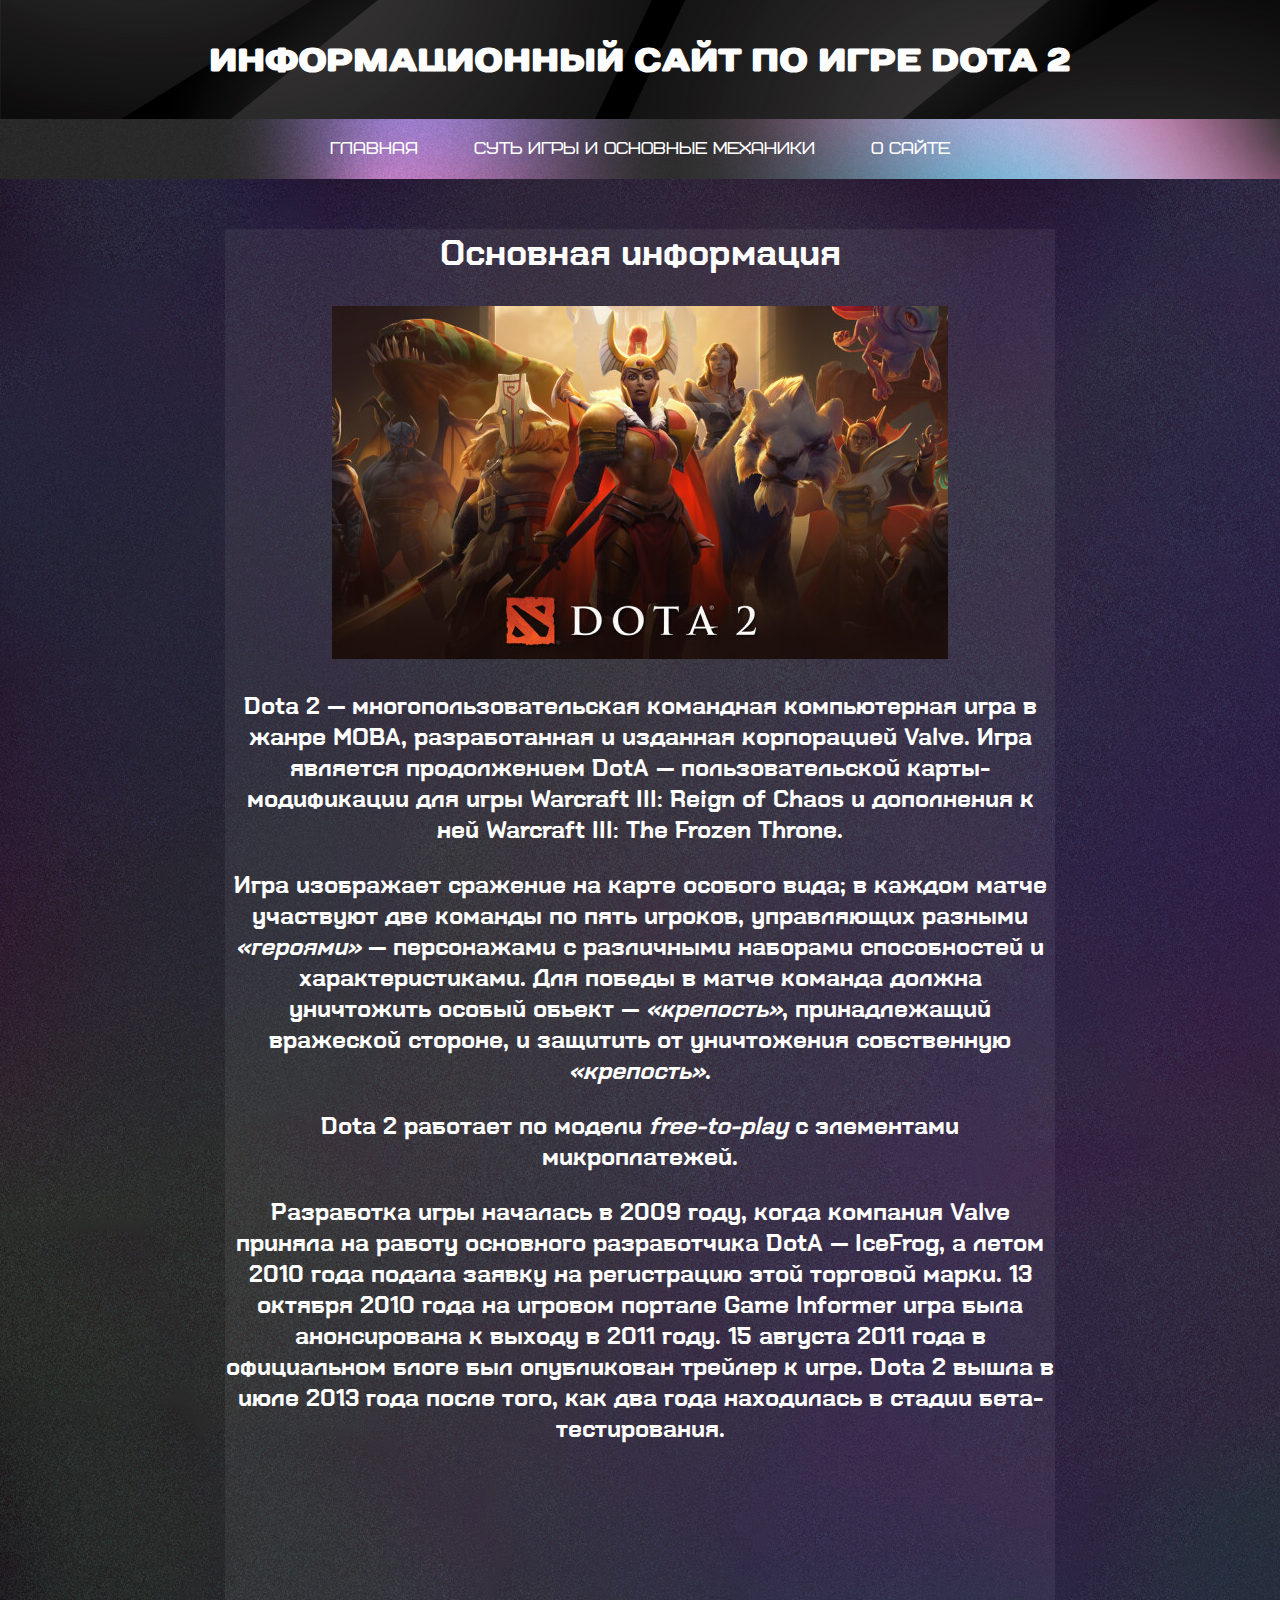
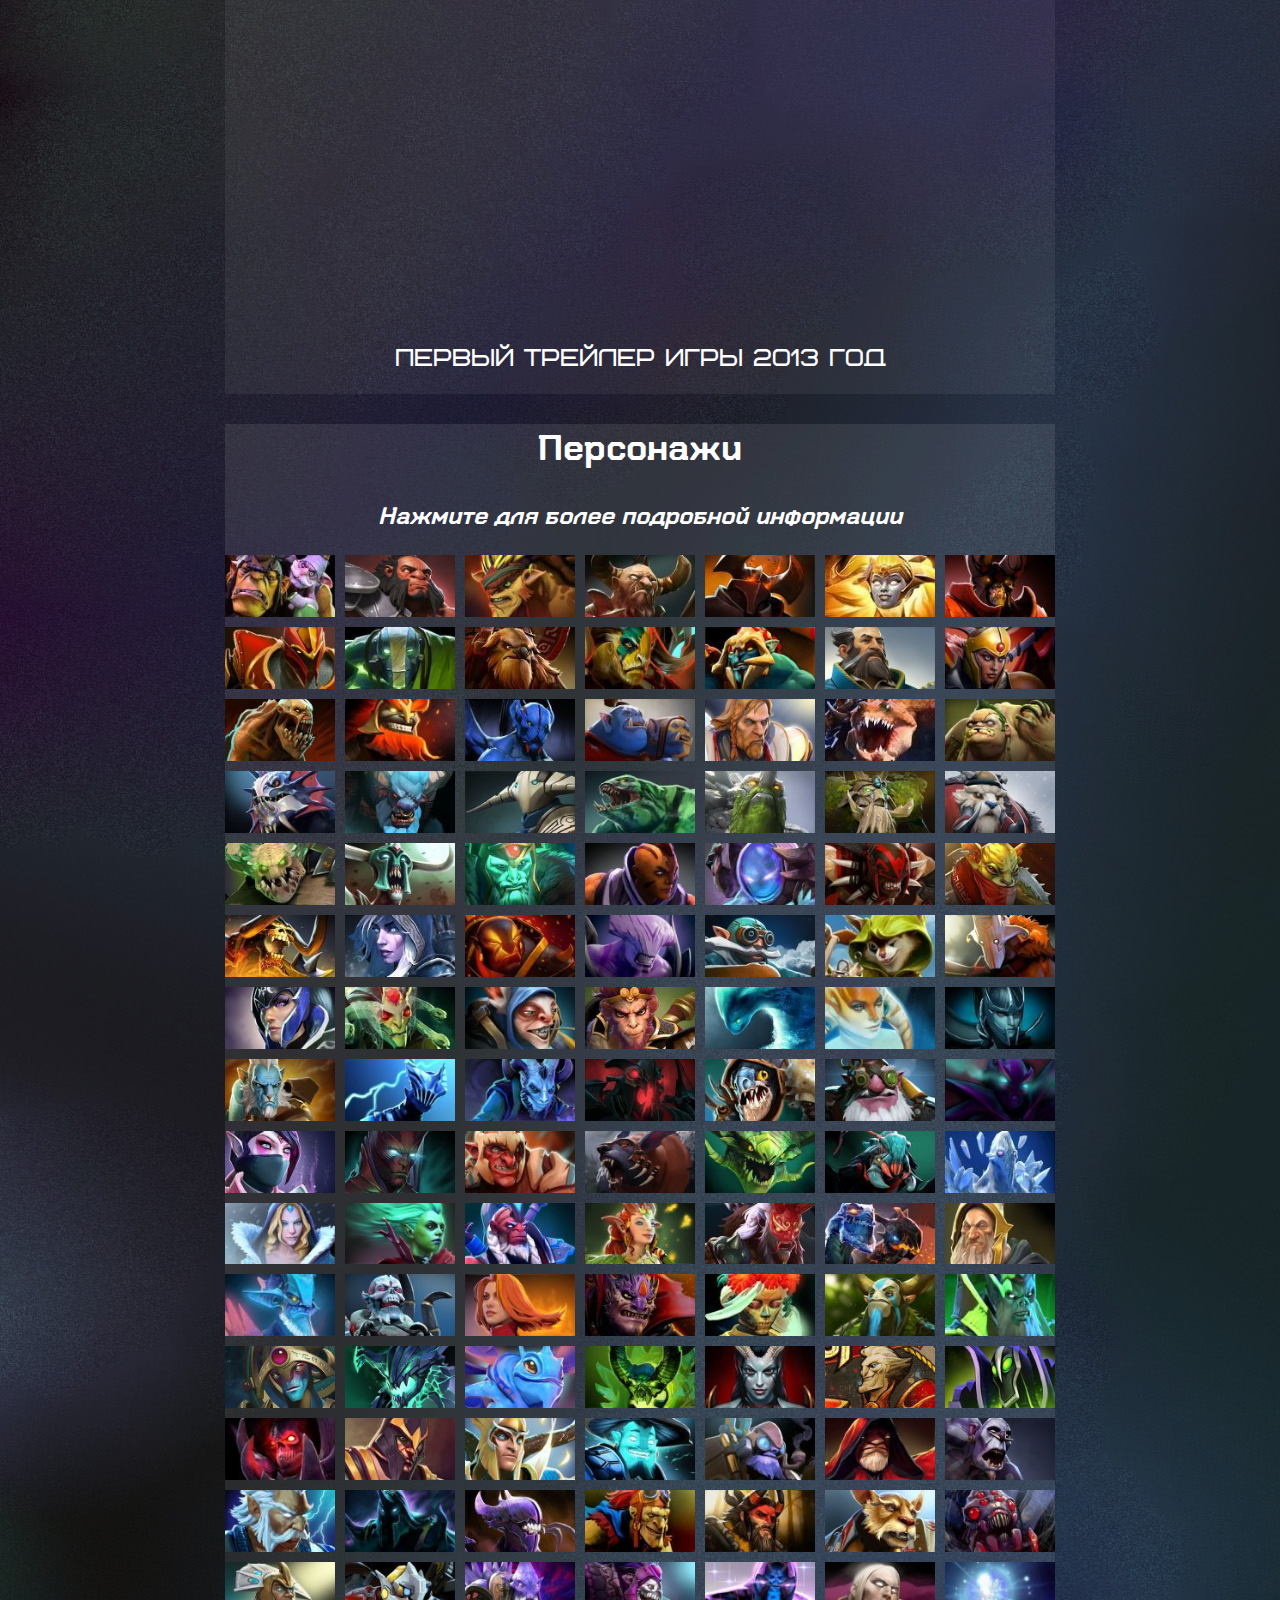
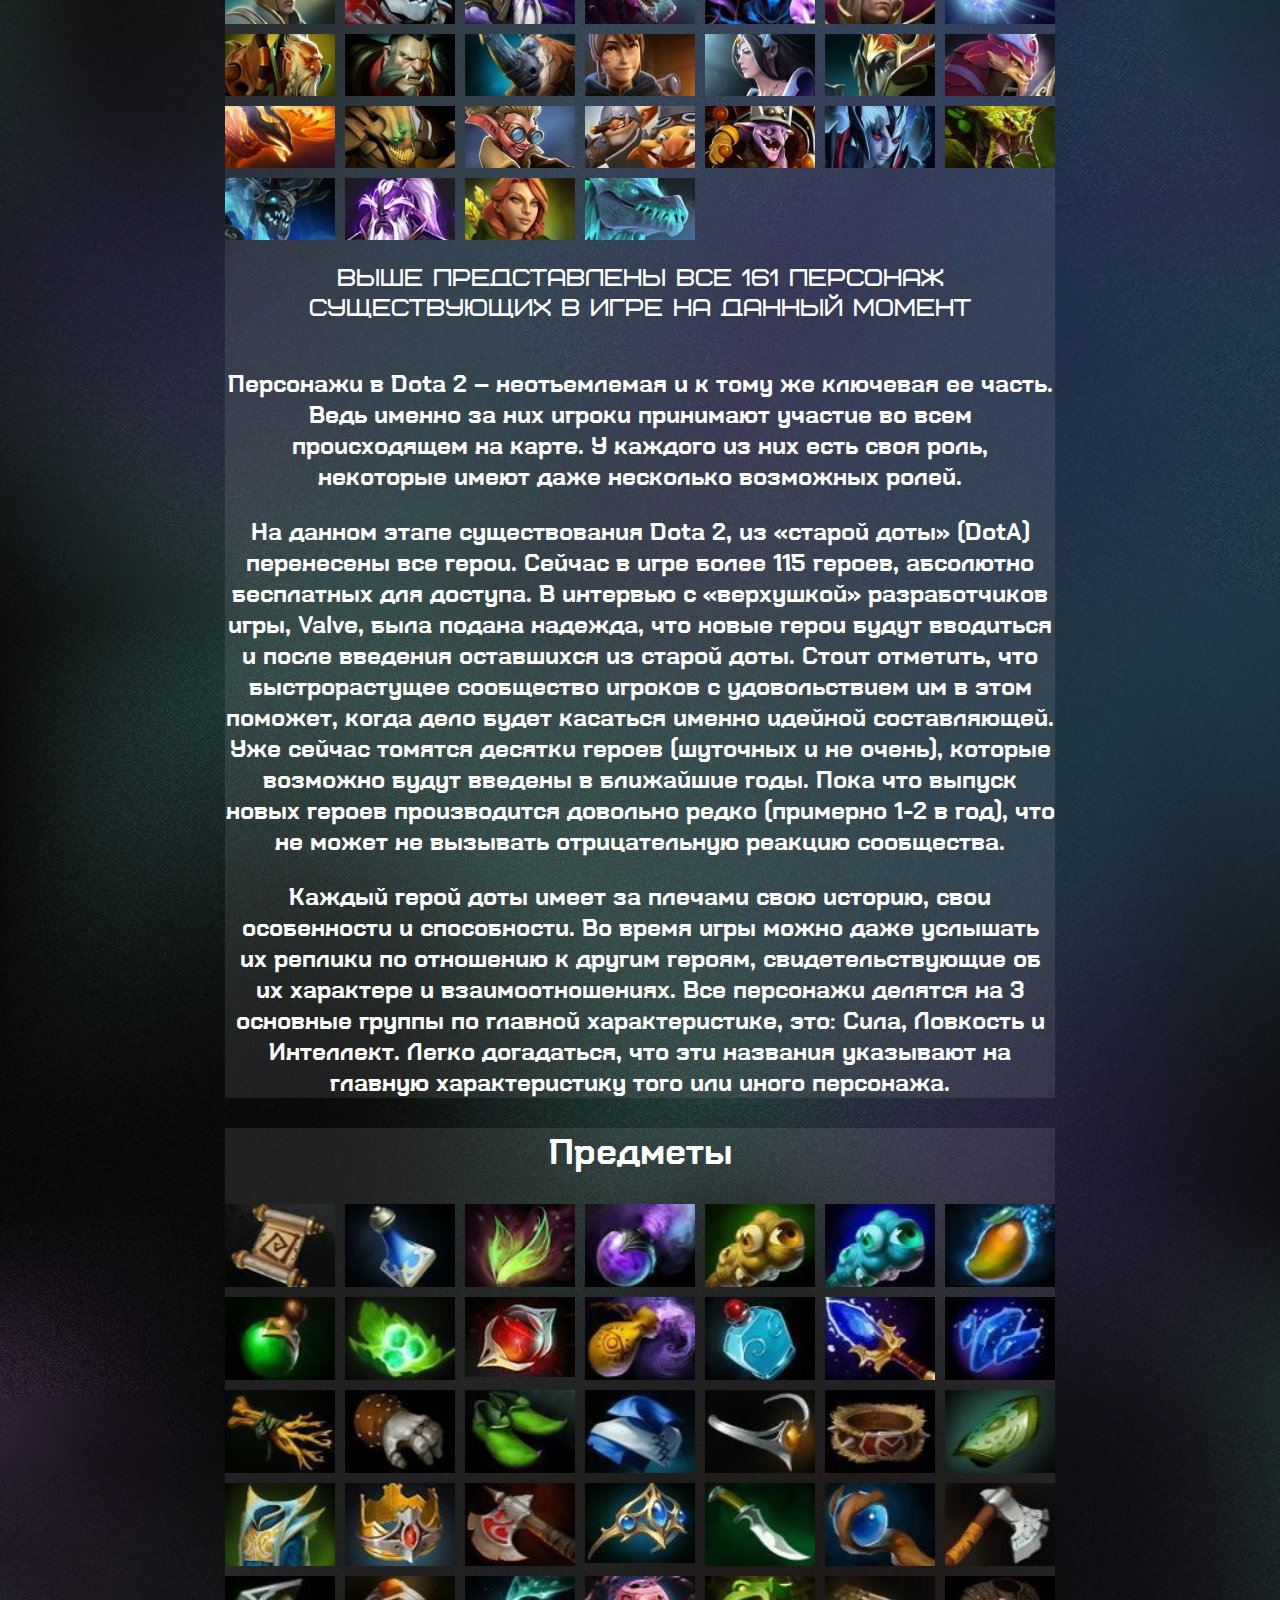
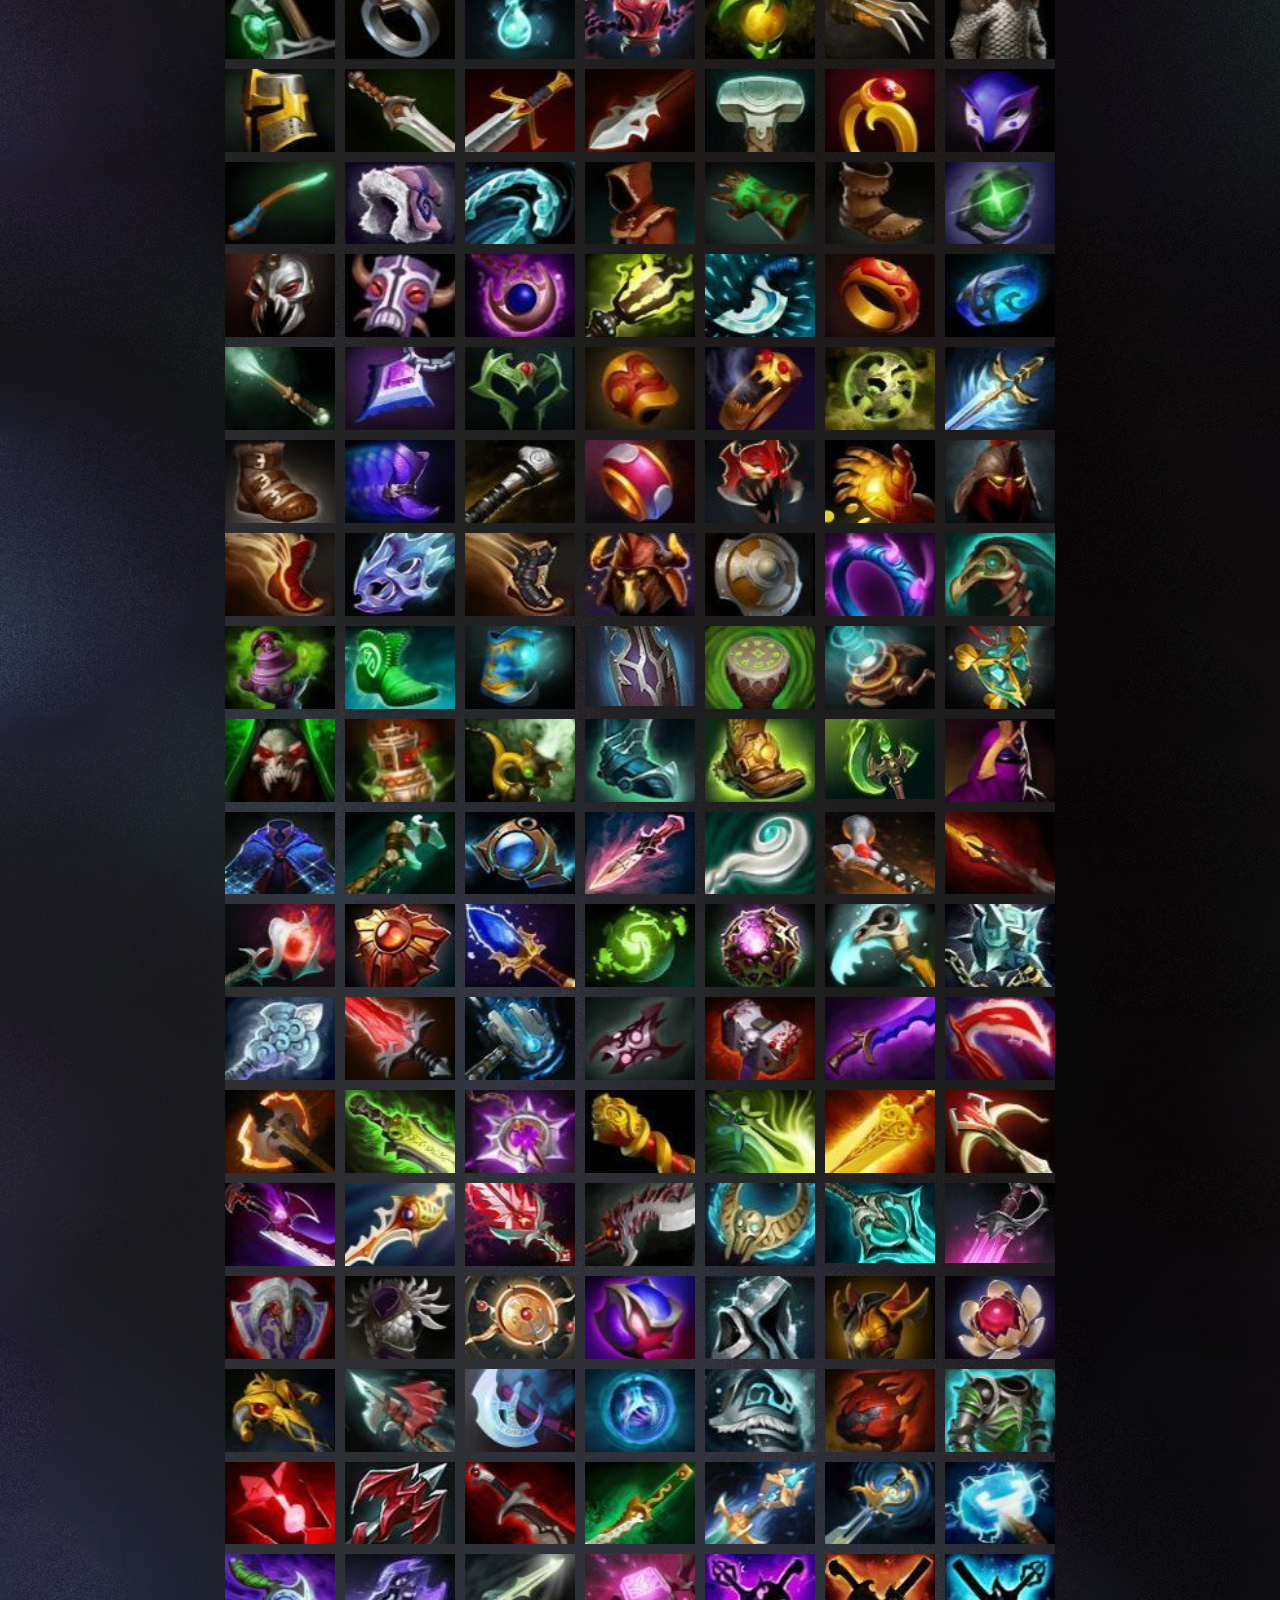
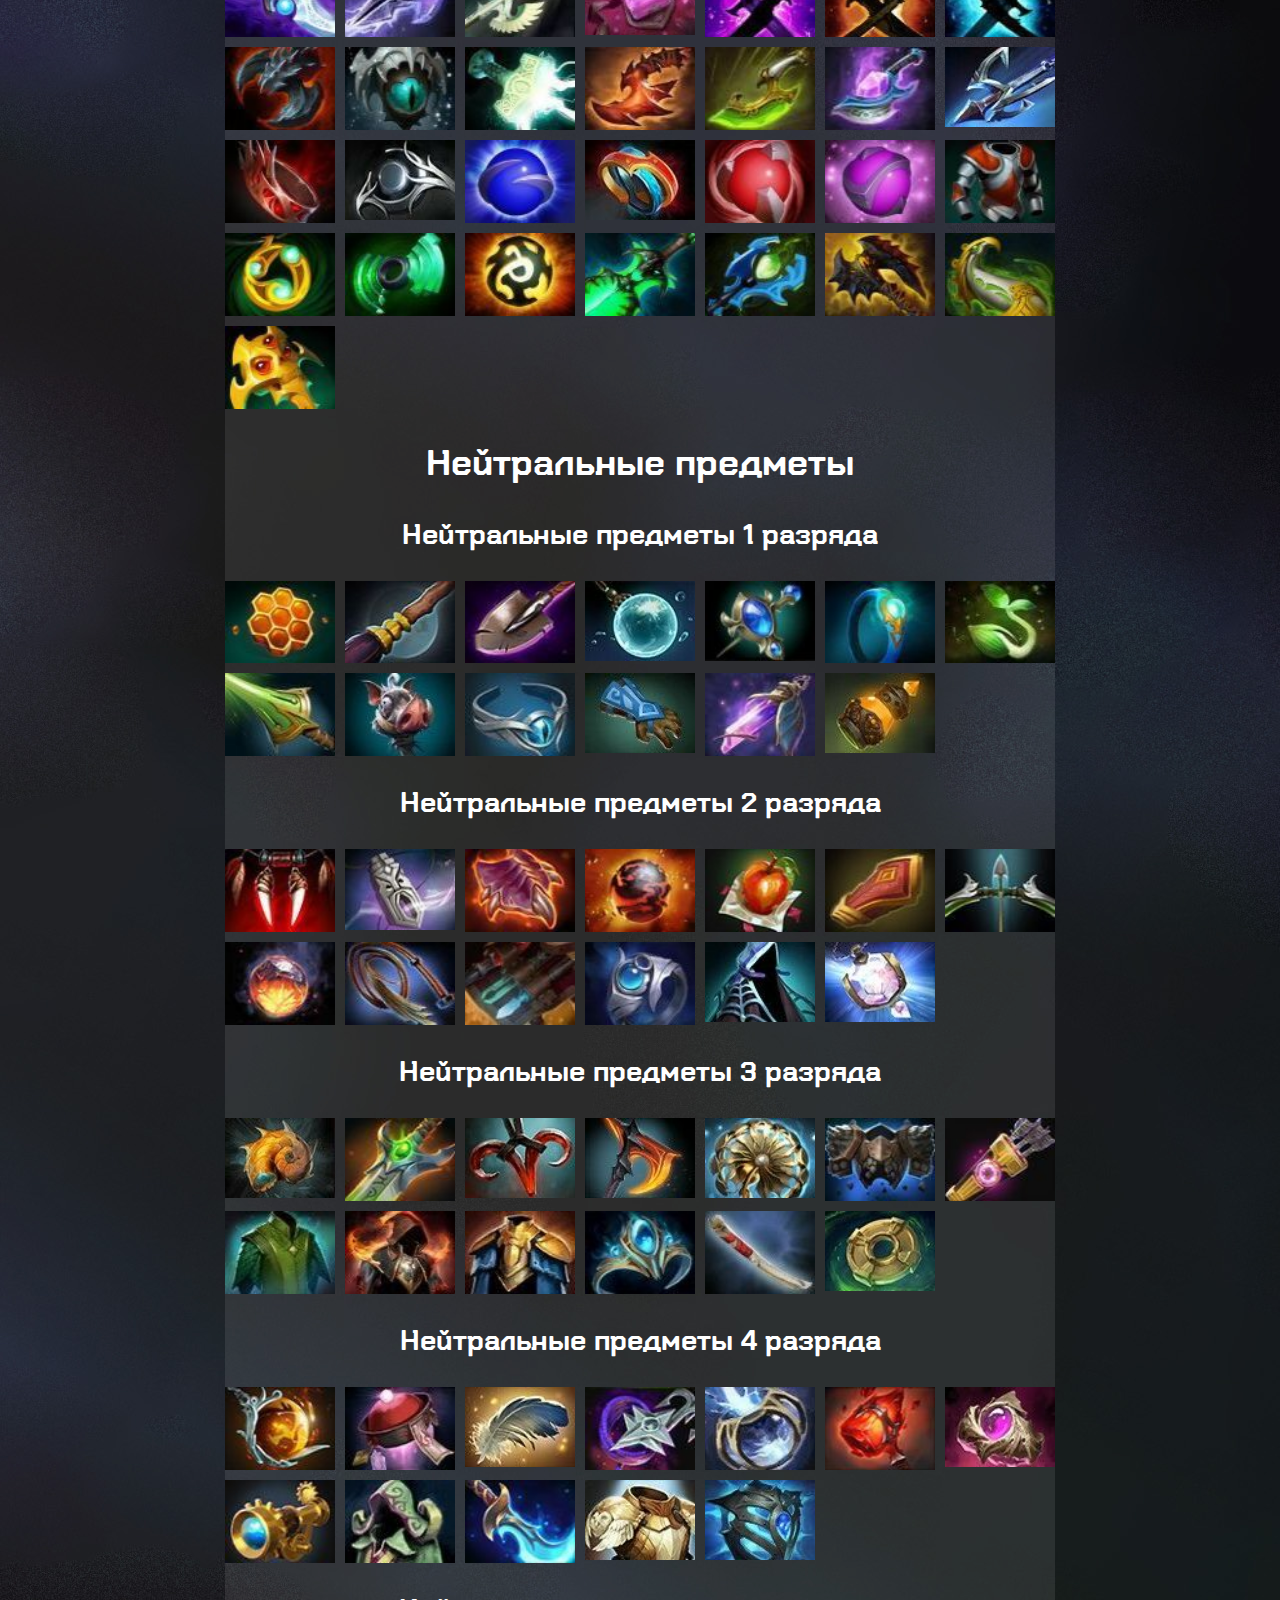
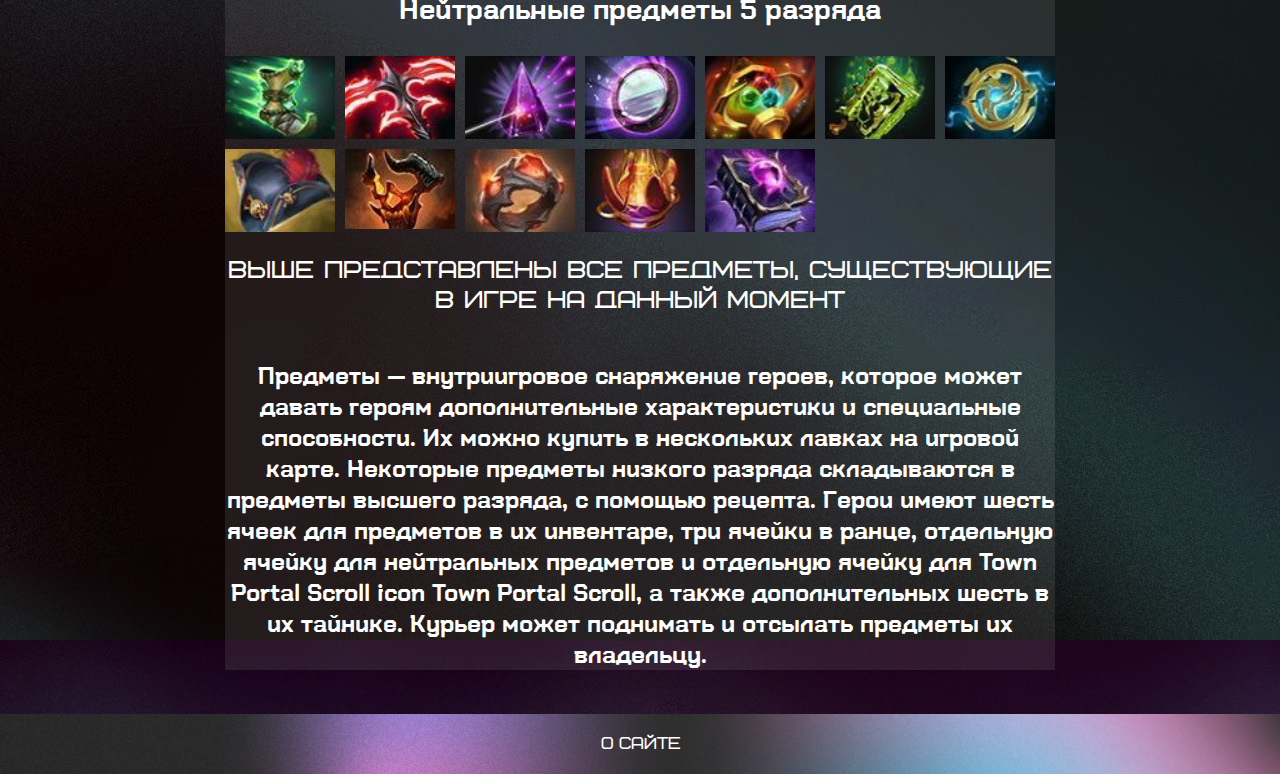
==== commit e09e5a3c: "second" ====
--- a/index.html
+++ b/index.html
@@ -3,7 +3,7 @@
 <head>
     <meta charset="UTF-8">
     <meta name="viewport" content="width=device-width, initial-scale=1.0">
-    <title>Информационный сайт</title>
+    <title>Информационный сайт по игре Dota 2</title>
     <link rel="stylesheet" href="css.css">
     <script src="scriptimg.js"></script>
     <script src="scriptimgitems.js"></script>
@@ -11,7 +11,7 @@
 </head>
 <body>
     <header>
-        <h1>Добро пожаловать на информационный сайт по игре Dota 2</h1>
+        <h1>Информационный сайт по игре Dota 2</h1>
     </header>
     <nav>
         <a href="index.html">Главная</a>
